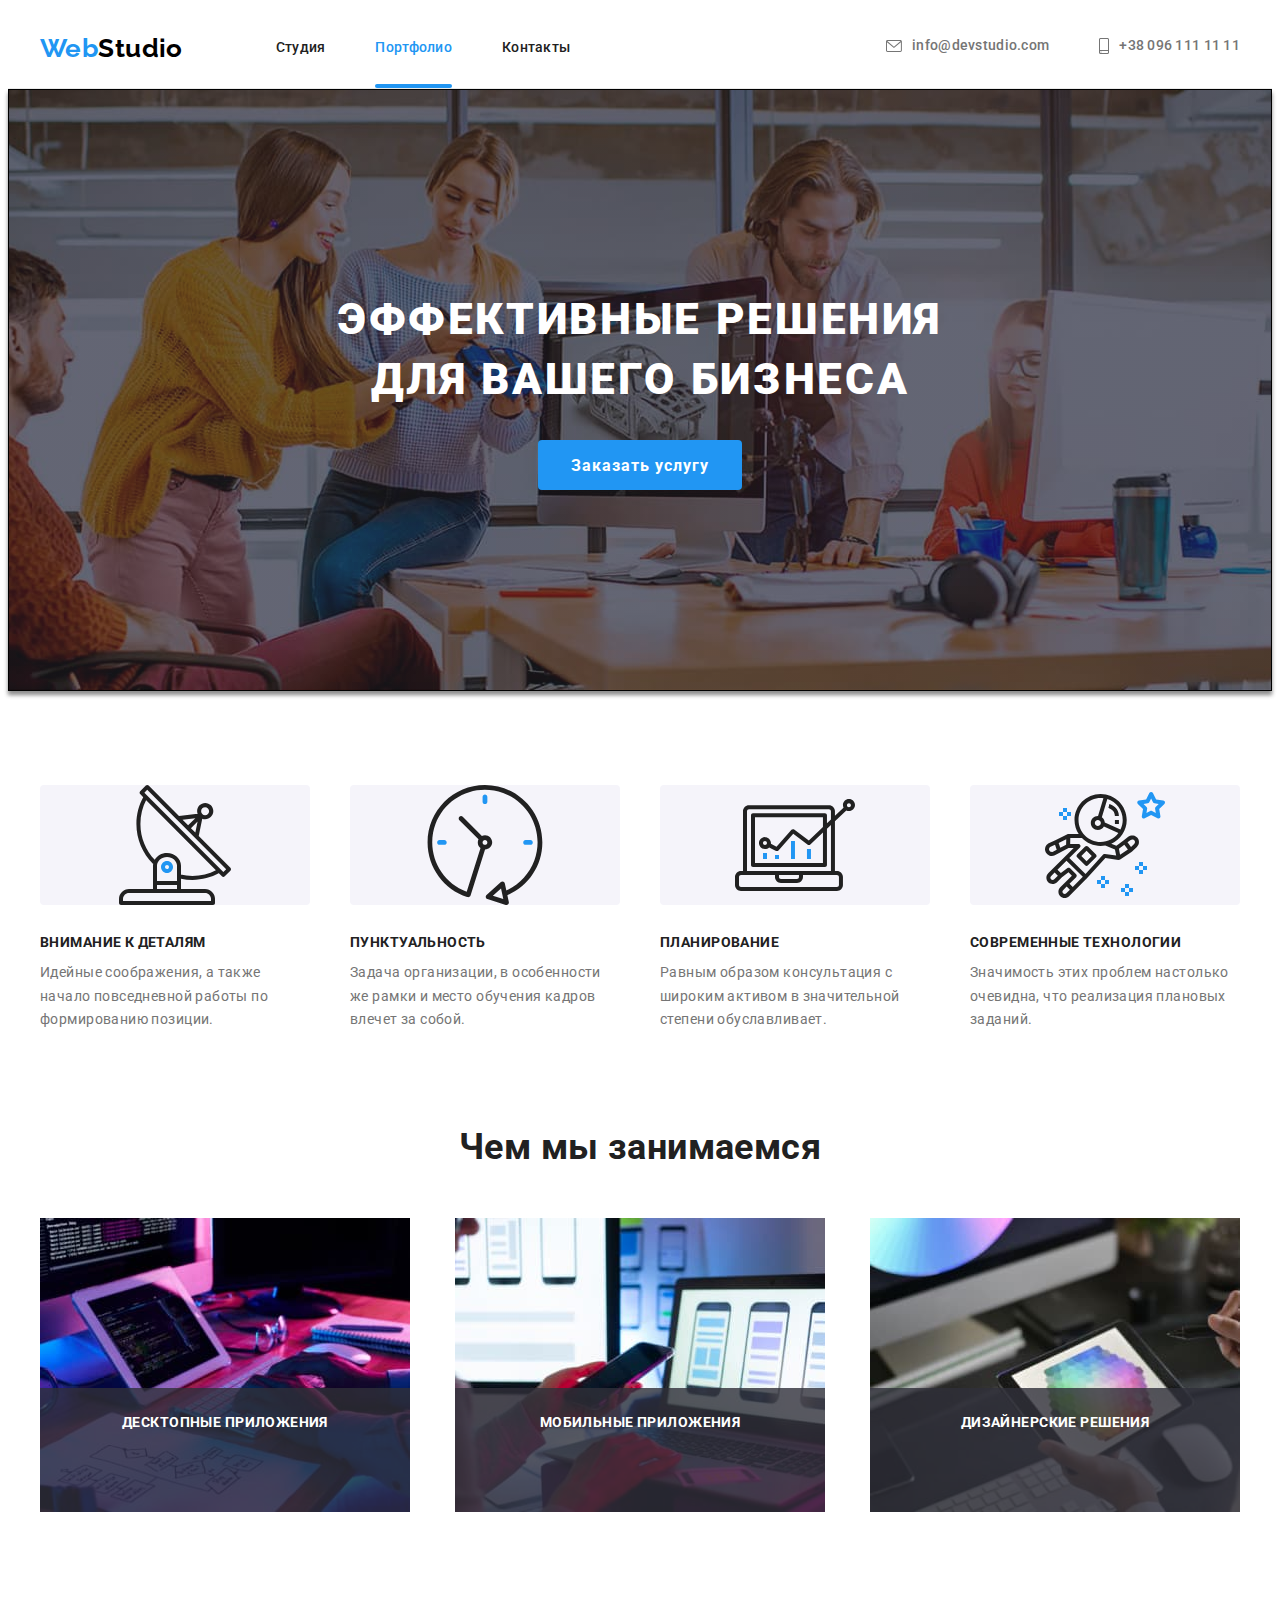
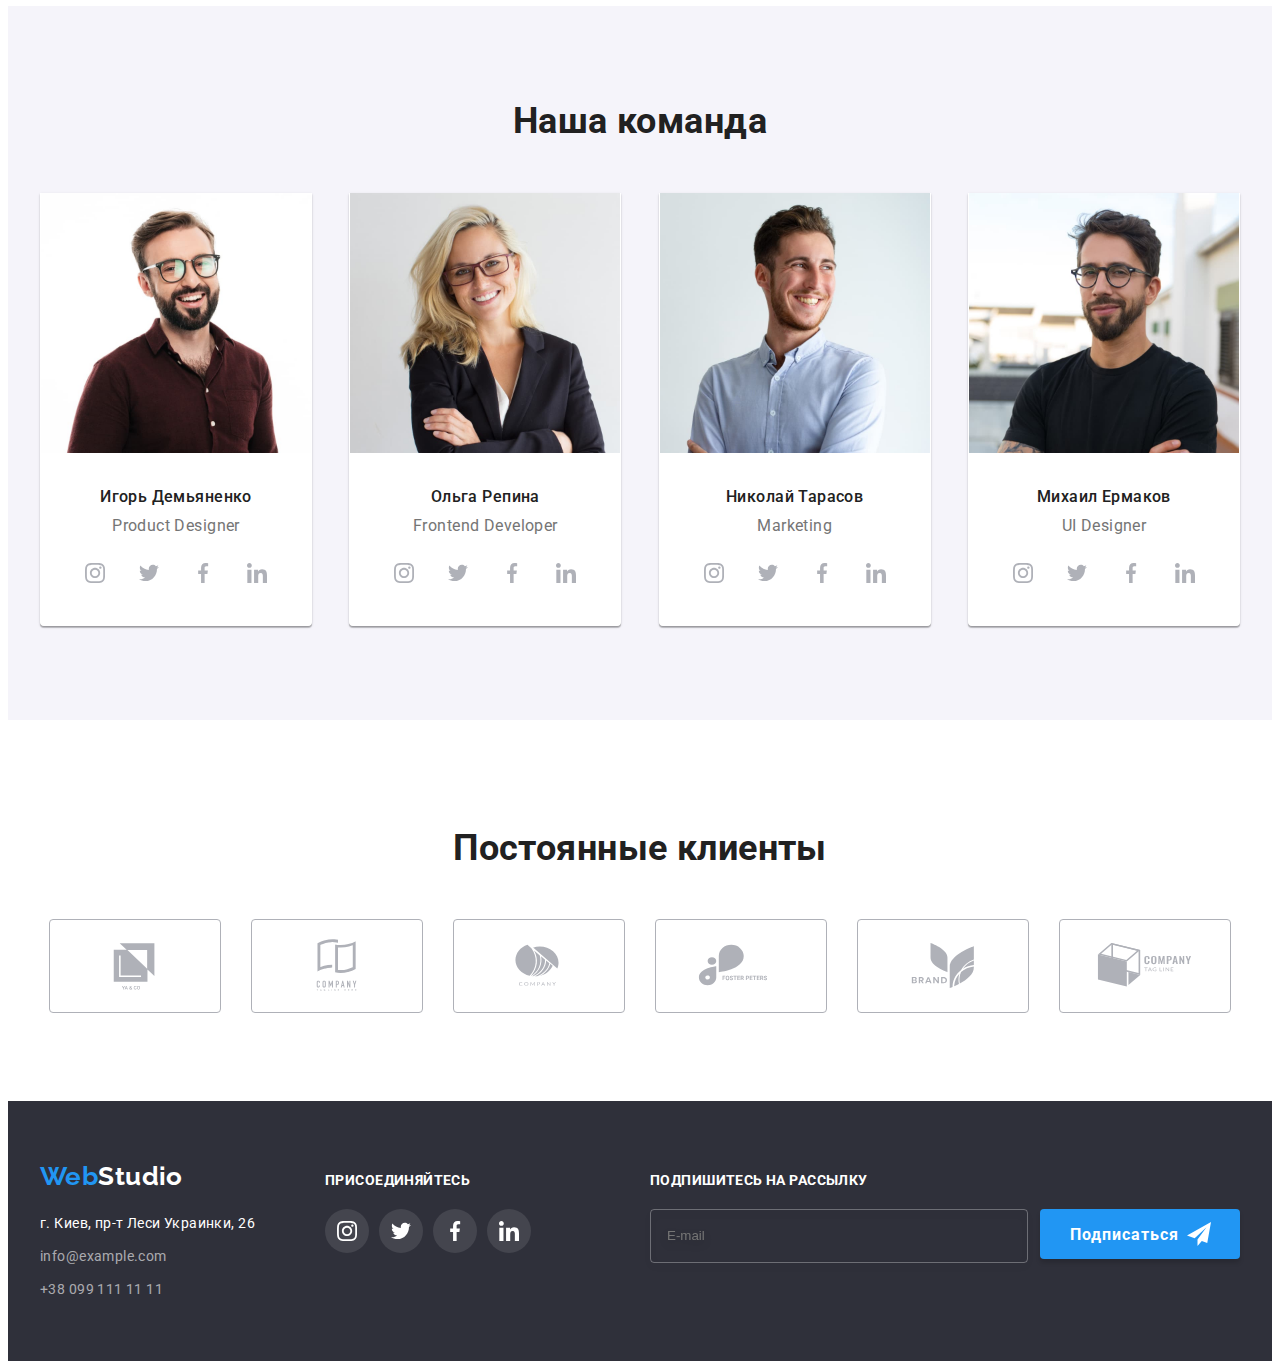
==== index.html @ b1ebbadc "hw7_start" ====
<!DOCTYPE html>
<html lang="ru">
<head>
    <meta charset="UTF-8">
    <meta http-equiv="X-UA-Compatible" content="IE=edge">
    <meta name="viewport" content="width=device-width, initial-scale=1.0">
    <title>Главная</title>

    <link rel="preconnect" href="https://fonts.googleapis.com">
    <link rel="preconnect" href="https://fonts.gstatic.com" crossorigin>
    <link href="https://fonts.googleapis.com/css2?family=Raleway:wght@700&family=Roboto:wght@400;500;700;900&display=swap"
        rel="stylesheet">

    <link rel="stylesheet" href="https://cdnjs.cloudflare.com/ajax/libs/modern-normalize/1.1.0/modern-normalize.min.css"
        integrity="sha512-wpPYUAdjBVSE4KJnH1VR1HeZfpl1ub8YT/NKx4PuQ5NmX2tKuGu6U/JRp5y+Y8XG2tV+wKQpNHVUX03MfMFn9Q=="
        crossorigin="anonymous" referrerpolicy="no-referrer" />
        
    <link rel="stylesheet" href="./css/styles.css">
</head>
<body>

    <!--Шапка-->
    <header class="header">
        <div class="container header__menu">
            <nav class="nav">
                <a class="logo header__logo link" lang="en" href="">Web<span>Studio</span></a>
                <ul class="nav__list list">
                    <li class="nav__item"><a href="./index.html" class="nav__link link">Студия</a></li>
                    <li class="nav__item"><a href="" class="nav__link link current">Портфолио</a></li>
                    <li class="nav__item"><a href="" class="nav__link link">Контакты</a></li>
                </ul>
            </nav>
    
            <ul class="adress-list list">
                <li class="adress-list__item">
                    <a href="mailto:info@devstudio.com" class="adress-list__mail link">
                        <svg class="adress-list__icon" width="16" height="12">
                            <use href="./images/icons.svg#icon-envelope"></use>
                        </svg>
                        info@devstudio.com
                    </a>
                </li>
                <li class="adress-list__item">
                    <a href="tel:+380961111111" class="adress-list__tel link">
                        <svg class="adress-list__icon" width="10" height="16">
                            <use href="./images/icons.svg#icon-smartphone"></use>
                        </svg>
                        +38 096 111 11 11
                    </a>
                </li>
            </ul>
        </div>
    
    </header>

    <main>
        <!--Герой-->
            <section class="hero">
                <div class="container">
                    <h1 class="hero__title">Эффективные решения для вашего бизнеса</h1>
                    <button class="hero__btn btn" type="button" data-modal-open>Заказать услугу</button>
                </div>
        </section>
        
        <!--Особенности-->
        <section class="features">
            <div class="container">
                <!--Этот заголовок нужно потом правильно спрятать, его нет на макете-->
                <h2 class="features__title visually-hidden">Особенности</h2>
                <ul class="features-icon list">
                    <li class="features-icon__item">
                        <svg class="features-icon__icon" width="70" height="70">
                            <use href="./images/icons.svg#icon-antenna"></use>
                        </svg>
                    </li>
                    <li class="features-icon__item">
                        <svg class="features-icon__icon" width="70" height="70">
                            <use href="./images/icons.svg#icon-clock"></use>
                        </svg>
                    </li>
                    <li class="features-icon__item">
                        <svg class="features-icon__icon" width="70" height="70">
                            <use href="./images/icons.svg#icon-diagram"></use>
                        </svg>
                    </li>
                    <li class="features-icon__item">
                        <svg class="features-icon__icon" width="70" height="70">
                            <use href="./images/icons.svg#icon-astronaut"></use>
                        </svg>
                    </li>
                </ul>
                <ul class="features-list list">
                    <li class="features-list__item">
                        <h3 class="features-list__title">Внимание к деталям</h3>
                        <p class="features-list__text">Идейные соображения, а также начало повседневной работы по формированию позиции.</p>
                    </li>
                    <li class="features-list__item">
                        <h3 class="features-list__title">Пунктуальность</h3>
                        <p class="features-list__text">Задача организации, в особенности же рамки и место обучения кадров влечет за собой.</p>
                    </li>
                    <li class="features-list__item">
                        <h3 class="features-list__title">Планирование</h3>
                        <p class="features-list__text">Равным образом консультация с широким активом в значительной степени обуславливает.</p>
                    </li>
                    <li class="features-list__item">
                        <h3 class="features-list__title">Современные технологии</h3>
                        <p class="features-list__text">Значимость этих проблем настолько очевидна, что реализация плановых заданий.</p>
                    </li>
                </ul>
            </div>
        </section>
        
        <!--Чем мы занимаемся-->
        <section class="about">
            <div class="container">
                <h2 class="about__title">Чем мы занимаемся</h2>
                <ul class="about-list list">
                    <li class="about-list__item">
                        <img class="about-list__photo"
                        src="./images/box1.jpg" 
                        alt="Набор кода на клавиатуре" 
                        width="370">
                        <div class="about-text">
                            <p>Десктопные приложения</p>
                        </div>
                    </li>
                    <li class="about-list__item">
                        <img class="about-list__photo"
                        src="./images/box2.jpg" 
                        alt="Разные виды дизайна" 
                        width="370">
                        <div class="about-text">
                            <p>Мобильные приложения</p>
                        </div>
                    </li>
                    <li class="about-list__item">
                        <img class="about-list__photo"
                        src="./images/box3.jpg" 
                        alt="Выбор цвета на палитре цветов" 
                        width="370">
                        <div class="about-text">
                            <p>Дизайнерские решения</p>
                        </div>
                    </li>
                </ul>
            </div>
        </section>
        
        <!--Наша команда-->
        <section class="team">
            <div class="container">
                <h2 class="team__title">Наша команда</h2>
                    <ul class="team-list list">
                        <li class="team-list__item">
                            <img 
                            src="./images/card1.jpg" 
                            alt="Фото Игоря Демьяненко" 
                            width="270">
                            <div class="team-list__group">
                                <h3 class="team-list__title">Игорь Демьяненко</h3>
                                <p class="team-list__text" lang="en">Product Designer</p>
                                <ul class="team-soc-list list">
                                    <li class="team-soc-item">
                                        <a href="" class="team-soc-link link">
                                            <svg class="team-soc-icon" width="20" height="20">
                                                <use href="./images/icons.svg#icon-instagram"></use>
                                            </svg>
                                        </a>
                                    </li>
                                    <li class="team-soc-item">
                                        <a href="" class="team-soc-link link">
                                            <svg class="team-soc-icon" width="20" height="20">
                                                <use href="./images/icons.svg#icon-twitter"></use>
                                            </svg>
                                        </a>
                                    </li>
                                    <li class="team-soc-item">
                                        <a href="" class="team-soc-link link">
                                            <svg class="team-soc-icon" width="20" height="20">
                                                <use href="./images/icons.svg#icon-facebook"></use>
                                            </svg>
                                        </a>
                                    </li>
                                    <li class="team-soc-item">
                                        <a href="" class="team-soc-link link">
                                            <svg class="team-soc-icon" width="20" height="20">
                                                <use href="./images/icons.svg#icon-linkedin"></use>
                                            </svg>
                                        </a>
                                    </li>
                                </ul>
                            </div>
                        </li>
                        <li class="team-list__item">
                            <img 
                            src="./images/card2.jpg" 
                            alt="Фото Ольги Репиной" 
                            width="270">
                            <div class="team-list__group">
                                <h3 class="team-list__title">Ольга Репина</h3>
                                <p class="team-list__text" lang="en">Frontend Developer</p>
                                <ul class="team-soc-list list">
                                    <li class="team-soc-item">
                                        <a href="" class="team-soc-link link">
                                            <svg class="team-soc-icon" width="20" height="20">
                                                <use href="./images/icons.svg#icon-instagram"></use>
                                            </svg>
                                        </a>
                                    </li>
                                    <li class="team-soc-item">
                                        <a href="" class="team-soc-link link">
                                            <svg class="team-soc-icon" width="20" height="20">
                                                <use href="./images/icons.svg#icon-twitter"></use>
                                            </svg>
                                        </a>
                                    </li>
                                    <li class="team-soc-item">
                                        <a href="" class="team-soc-link link">
                                            <svg class="team-soc-icon" width="20" height="20">
                                                <use href="./images/icons.svg#icon-facebook"></use>
                                            </svg>
                                        </a>
                                    </li>
                                    <li class="team-soc-item">
                                        <a href="" class="team-soc-link link">
                                            <svg class="team-soc-icon" width="20" height="20">
                                                <use href="./images/icons.svg#icon-linkedin"></use>
                                            </svg>
                                        </a>
                                    </li>
                                </ul>
                            </div>
                        </li>
                        <li class="team-list__item">
                            <img 
                            src="./images/card3.jpg" 
                            alt="Фото Николая Тарасова" 
                            width="270">
                            <div class="team-list__group">
                                <h3 class="team-list__title">Николай Тарасов</h3>
                                <p class="team-list__text" lang="en">Marketing</p>
                                <ul class="team-soc-list list">
                                    <li class="team-soc-item">
                                        <a href="" class="team-soc-link link">
                                            <svg class="team-soc-icon" width="20" height="20">
                                                <use href="./images/icons.svg#icon-instagram"></use>
                                            </svg>
                                        </a>
                                    </li>
                                    <li class="team-soc-item">
                                        <a href="" class="team-soc-link link">
                                            <svg class="team-soc-icon" width="20" height="20">
                                                <use href="./images/icons.svg#icon-twitter"></use>
                                            </svg>
                                        </a>
                                    </li>
                                    <li class="team-soc-item">
                                        <a href="" class="team-soc-link link">
                                            <svg class="team-soc-icon" width="20" height="20">
                                                <use href="./images/icons.svg#icon-facebook"></use>
                                            </svg>
                                        </a>
                                    </li>
                                    <li class="team-soc-item">
                                        <a href="" class="team-soc-link link">
                                            <svg class="team-soc-icon" width="20" height="20">
                                                <use href="./images/icons.svg#icon-linkedin"></use>
                                            </svg>
                                        </a>
                                    </li>
                                </ul>
                            </div>
                        </li>
                        <li class="team-list__item">
                            <img 
                            src="./images/card4.jpg" 
                            alt="Фото Михаила Ермакова" 
                            width="270">
                            <div class="team-list__group">
                                <h3 class="team-list__title">Михаил Ермаков</h3>
                                <p class="team-list__text" lang="en">UI Designer</p>
                                <ul class="team-soc-list list">
                                    <li class="team-soc-item">
                                        <a href="" class="team-soc-link link">
                                            <svg class="team-soc-icon" width="20" height="20">
                                                <use href="./images/icons.svg#icon-instagram"></use>
                                            </svg>
                                        </a>
                                    </li>
                                    <li class="team-soc-item">
                                        <a href="" class="team-soc-link link">
                                            <svg class="team-soc-icon" width="20" height="20">
                                                <use href="./images/icons.svg#icon-twitter"></use>
                                            </svg>
                                        </a>
                                    </li>
                                    <li class="team-soc-item">
                                        <a href="" class="team-soc-link link">
                                            <svg class="team-soc-icon" width="20" height="20">
                                                <use href="./images/icons.svg#icon-facebook"></use>
                                            </svg>
                                        </a>
                                    </li>
                                    <li class="team-soc-item">
                                        <a href="" class="team-soc-link link">
                                            <svg class="team-soc-icon" width="20" height="20">
                                                <use href="./images/icons.svg#icon-linkedin"></use>
                                            </svg>
                                        </a>
                                    </li>
                                </ul>
                            </div>
                        </li>
                    </ul>
            </div>
        </section>
    </main>

    <!--Постоянные клиенты-->
    <section class="clients">
        <div class="container">
            <h2 class="clients-title">Постоянные клиенты</h2>
            <ul class="clients-list list">
                <li class="clients-item">
                    <a href="" class="clients-link link">
                        <svg class="clients-icon" width="106" height="60">
                            <use href="./images/icons.svg#icon-logo-ya-co"></use>
                        </svg>
                    </a>
                </li>
                <li class="clients-item">
                    <a href="" class="clients-link link">
                        <svg class="clients-icon" width="106" height="60">
                            <use href="./images/icons.svg#icon-logo-tagline-here"></use>
                        </svg>
                    </a>
                </li>
                <li class="clients-item">
                    <a href="" class="clients-link link">
                        <svg class="clients-icon" width="106" height="60">
                            <use href="./images/icons.svg#icon-logo-company"></use>
                        </svg>
                    </a>
                </li>
                <li class="clients-item">
                    <a href="" class="clients-link link">
                        <svg class="clients-icon" width="106" height="60">
                            <use href="./images/icons.svg#icon-logo-foster-peters"></use>
                        </svg>
                    </a>
                </li>
                <li class="clients-item">
                    <a href="" class="clients-link link">
                        <svg class="clients-icon" width="106" height="60">
                            <use href="./images/icons.svg#icon-logo-brand"></use>
                        </svg>
                    </a>
                </li>
                <li class="clients-item">
                    <a href="" class="clients-link link">
                        <svg class="clients-icon" width="106" height="60">
                            <use href="./images/icons.svg#icon-logo-company-tagline"></use>
                        </svg>
                    </a>
                </li>
            </ul>
        </div>
    </section>

    <!--Подвал страницы-->
    <footer class="footer">
        <div class="container">
            <div class="container-address">
                <a class="footer-logo link" lang="en" href="">Web<span>Studio</span></a>
                <address class="footer-address">
                    <ul class="footer-address-list list">
                        <li class="footer-address-item"><a class="footer-adress-link link" 
                            href="https://goo.gl/maps/nyRD8o1cZ7MZ799n7" 
                            target="_blank"
                            rel="noreferrer noopener nofollow">г. Киев, пр-т Леси Украинки, 26</a></li>
                        <li class="footer-address-item"><a href="mailto:info@example.com" class="footer-mail link">info@example.com</a></li>
                        <li class="footer-address-item"><a href="tel:+380991111111" class="footer-tel link">+38 099 111 11 11</a></li>
                    </ul>
                </address>
            </div>
            <div class="container-soc">
                <h2 class="footer-soc-title">Присоединяйтесь</h2>
                <ul class="footer-soc-list list">
                    <li class="footer-soc-item">
                        <a href="" class="footer-soc-link link">
                            <svg class="footer-soc-icon" width="20" height="20">
                                <use href="./images/icons.svg#icon-instagram"></use>
                            </svg>
                        </a>
                    </li>
                    <li class="footer-soc-item">
                        <a href="" class="footer-soc-link link">
                            <svg class="footer-soc-icon" width="20" height="20">
                                <use href="./images/icons.svg#icon-twitter"></use>
                            </svg>
                        </a>
                    </li>
                    <li class="footer-soc-item">
                        <a href="" class="footer-soc-link link">
                            <svg class="footer-soc-icon" width="20" height="20">
                                <use href="./images/icons.svg#icon-facebook"></use>
                            </svg>
                        </a>
                    </li>
                    <li class="footer-soc-item">
                        <a href="" class="footer-soc-link link">
                            <svg class="footer-soc-icon" width="20" height="20">
                                <use href="./images/icons.svg#icon-linkedin"></use>
                            </svg>
                        </a>
                    </li>
                </ul>
            </div>
            
            <div class="container-form">
                <form class="footer-form">
                    <p class="footer-form-title">Подпишитесь на рассылку</p>
                    <div class="footer-field">
                        <label for="subscription" class="footer-name">
                            <input type="email" name="user-email" id="subscription" required placeholder="E-mail" class="footer-input" />
                        </label>
                        <button type="submit" class="btn footer-btn">Подписаться
                            <svg class="footer-icon-send" width="24" height="24">
                                <use href="./images/icons.svg#icon-send"></use>
                            </svg>
                        </button>
                    </div>
                </form>
            </div>

        </div>
    </footer>
    <div class="backdrop is-hidden" data-modal>
        <div class="modal">
            <button type="button" class="modal-close-btn" data-modal-close>
                <svg class="modal-close" width="11" height="11">
                    <use href="./images/icons.svg#icon-close"></use>
                </svg>
            </button>
            <form class="order-form">
                <p class="modal-title">Оставьте свои данные, мы вам перезвоним</p>
                <div class="modal-field">
                    <label for="username" class="modal-name">Имя</label>
                    <div class="input-wrap">
                        <input type="text" name="user-name" id="username" required class="modal-input" />
                        <svg class="modal-icon" width="18" height="18">
                            <use href="./images/icons.svg#icon-person"></use>
                        </svg>
                    </div>
                </div>
                <div class="modal-field">
                    <label for="tel" class="modal-name">Телефон</label>
                    <div class="input-wrap">
                        <input type="tel" name="user-tel" id="tel" required class="modal-input" />
                        <svg class="modal-icon" width="18" height="18">
                            <use href="./images/icons.svg#icon-phone"></use>
                        </svg>
                    </div>
                </div>
                <div class="modal-field">
                    <label for="email" class="modal-name">Почта</label>
                    <div class="input-wrap">
                        <input type="email" name="user-email" id="email" required class="modal-input" />
                        <svg class="modal-icon" width="18" height="18">
                            <use href="./images/icons.svg#icon-email"></use>
                        </svg>
                    </div>
                </div>
                <div class="modal-field">
                    <label for="comment" class="modal-name">Комментарий</label>
                    <textarea name="comment" id="comment" placeholder="Введите текст" class="modal-textarea"></textarea>
                </div>
                <div class="modal-checkbox">
                    <input type="checkbox" name="policy" id="policy" class="modal-check visually-hidden">
                    <label for="policy" class="modal-check-text">
                        <span>
                            <svg class="modal-icon-check" width="11" height="8">
                                <use href="./images/icons.svg#icon-check"></use>
                            </svg>
                        </span>
                        Соглашаюсь с рассылкой и принимаю
                        <a class="modal-check-link" href="">Условия договора</a>
                    </label>
                </div>
                <button type="submit" class="btn modal-btn">Отправить</button>
            </form>
        </div>
    </div>

    <script src="./js/modal.js">
    </script>

</body>
</html>
---- css/styles.css ----
/* цвет основного текста #212121; */
/* вторичный цвет текста #757575; */
/* цвет акцент #2196F3; */
/* начальный цвет фона #FFFFFF; */
/* вторичный цвет фона #2F303A; */

/* черный цвет для логотипа в недере #000; */
/* белый цвет для логотипа и ссылок в футере #fff; */
/* цвет ссылок в футере rgba(255, 255, 255, 0.6); */
/* начальнай цвет кнопок #F5F4FA; */
/* начальный цвет иконок rgb(175, 177, 184);*/
/* функция распределения времени cubic-bezier(0.4, 0, 0.2, 1);*/

:root {
    --main-text-color: #212121;
    --second-text-color: #757575;
    --accent-color: #2196f3;
    --primary-background-color: #ffffff;
    --second-background-color: #2F303A;

    --text-black: #000;
    --text-white: #fff;
    --text-footer-link: rgba(255, 255, 255, 0.6);
    --primary-button-background: #F5F4FA;
    --primary-color-icon: rgb(175, 177, 184);
    /* --timing-function: cubic-bezier(0.4, 0, 0.2, 1); */

}

body {
    background-color: var(--primary-background-color);
    color: var(--main-text-color);
    font-family: Roboto, sans-serif;
    letter-spacing: 0.03em;
    font-size: 14px;
    line-height: 1.14;
}

/* --------------Утилиты--------------- */
p,
ul,
h1,
h2,
h3,
h4,
h5,
h6 {
    margin: 0;
}

.list {
    margin: 0;
    padding-left: 0;

    list-style: none;
}

.link {
    text-decoration: none;
}

.container {
    margin-left: auto;
    margin-right: auto;
    padding-left: 15px;
    padding-right: 15px;

    width: 1200px;
}


/* ---------------------Шапка, навигация--------------------- */
.header {
    border-bottom: 1px solid #ECECEC;
}

.header__menu {
    display: flex;
    align-items: center;
}

.nav {
    display: flex;
    align-items: center;
}

.logo,
.footer-logo {
    font-family: 'Raleway', sans-serif;
    font-weight: 700;
    font-size: 26px;
    line-height: 1.19;
    color: var(--accent-color);
}

.header__logo {
    margin-right: 93px;
}

.header__logo span {
    color: var(--text-black);
    transition-property: color;
    transition-duration: 250ms;
    transition-timing-function: cubic-bezier(0.4, 0, 0.2, 1);
}

.header__logo span:hover,
.header__logo span:focus,
.footer-logo span:hover,
.footer-logo span:focus {
    color: var(--accent-color);
}

.nav__list {
    display: flex;
}

.nav__link {
    position: relative;
}

.nav__link.current::after {
    content: '';
    position: absolute;
    left: 0;
    bottom: 0;
    display: block;
    width: 100%;
    height: 4px;
    background-color: var(--accent-color);
    border-radius: 2px;
    /* transition-property: opacity; */
    /* transition-property: transform;
    transition-duration: 250ms;
    transition-timing-function: cubic-bezier(0.4, 0, 0.2, 1); */
    /* opacity: 0; */
    /* transform: scaleX(0) */
}

/* .nav__link.current:hover::after {
    opacity: 1;
    transform: scaleX(1)
} */

.nav__list .nav__item:not(:last-child) {
    margin-right: 50px;
}

.nav__list .nav__link {
    display: block;
    padding-top: 32px;
    padding-bottom: 32px;

    font-weight: 500;
    letter-spacing: 0.02em;
    color: var(--main-text-color);
    transition-property: color;
    transition-duration: 250ms;
    transition-timing-function: cubic-bezier(0.4, 0, 0.2, 1);
}

.nav__list .current {
    color: var(--accent-color);
}

.nav__list .nav__link:hover,
.nav__list .nav__link:focus {
    color: var(--accent-color)
}

.adress-list {
    display: flex;
    margin-left: auto;
}

.adress-list .adress-list__item + .adress-list__item {
    margin-left: 50px;
}

.list .adress-list__mail,
.list .adress-list__tel {
    font-style: normal;
    font-weight: 500;
    letter-spacing: 0.02em;
    color: var(--second-text-color);
    transition-property: color;
    transition-duration: 250ms;
    transition-timing-function: cubic-bezier(0.4, 0, 0.2, 1);
}

.list .adress-list__mail:hover,
.list .adress-list__mail:focus,
.list .adress-list__tel:hover,
.list .adress-list__tel:focus {
    color: var(--accent-color)
}

/* .adress-list__mail::before{
    content: "";
    display: inline-flex;
    width: 16px;
    height: 12px;
    margin-right: 10px;
    background-image: url(../images/envelope.svg);
    background-repeat: no-repeat;
    background-position: center;
} */

/* .adress-list .adress-list__item {
    display: inline-flex;
    justify-content: center;
    align-items: center;
} */

.adress-list__mail,
.adress-list__tel {
    display: inline-flex;
    justify-content: center;
    align-items: center;
}

.adress-list__icon {
    margin-right: 10px;
    fill: currentColor;
}

/* ---------------------Герой--------------------- */
.hero {
    padding-top: 200px;
    padding-bottom: 200px;
    text-align: center;

    background: var(--second-background-color);
    max-width: 1600px;
    margin-left: auto;
    margin-right: auto;

    background-image: linear-gradient(to right, rgba(47, 48, 58, 0.4), rgba(47, 48, 58, 0.4)), url(../images/hero.jpg);
    background-repeat: no-repeat;
    background-position: center;
    background-size: cover;

    border: 1px solid #000000;
    box-shadow: 0px 4px 4px rgba(0, 0, 0, 0.25), 0px 4px 4px rgba(0, 0, 0, 0.25);
}

.hero__title {
    max-width: 696px;
    margin: 0 auto 30px;

    font-weight: 900;
    font-size: 44px;
    line-height: 1.36;
    letter-spacing: 0.06em;
    text-transform: uppercase;
    color: var(--text-white);
}

/* -----------------Кнопка "Заказать услугу"----------------- */
.btn {
    display: inline-block;
    border-radius: 4px;
    border: 1px solid transparent;

    font-family: inherit;
    font-size: 16px;
    cursor: pointer;
    text-align: center;
    background: var(--primary-button-background);
    color: var(--main-text-color);
}
    
.hero__btn {
    display: inline-block;
    padding: 10px 32px;
    min-width: 200px;
    height: 50px;

    color: var(--text-white);
    background-color: var(--accent-color);
    font-weight: 700;
    line-height: 1.88;
    letter-spacing: 0.06em;

    transition-property: background-color;
    transition-duration: 250ms;
    transition-timing-function: cubic-bezier(0.4, 0, 0.2, 1);
    /* transition: background-color 250ms cubic-bezier(0.4, 0, 0.2, 1); */
}

.hero__btn:hover,
.hero__btn:focus {
    background-color: #188CE8;
}

/* -----------------Кнопки на странице Портфолио----------------- */
.portfolio-btn {
    padding: 6px 22px;
    min-width: 73px;
    height: 38px;

    font-weight: 500;
    line-height: 1.62;
    letter-spacing: 0.03em;

    transition-property: background-color, color, box-shadow;
    transition-duration: 250ms;
    transition-timing-function: cubic-bezier(0.4, 0, 0.2, 1);
}

.portfolio-btn:hover,
.portfolio-btn:focus {
    background: var(--accent-color);
    color: var(--text-white);
    box-shadow: 0px 3px 1px rgba(0, 0, 0, 0.1), 0px 1px 2px rgba(0, 0, 0, 0.08), 0px 2px 2px rgba(0, 0, 0, 0.12);
}

.portfolio-btn-list .current {
    background: var(--accent-color);
    color: var(--text-white);
}

/* ---------------------Особенности--------------------- */
.features {
    padding-top: 94px;
    padding-bottom: 94px;
}

/* --------Скрываем заголовок-------- */
.visually-hidden {
    position: absolute;
    white-space: nowrap;
    width: 1px;
    height: 1px;
    overflow: hidden;
    border: 0;
    padding: 0;
    clip: rect(0 0 0 0);
    clip-path: inset(50%);
    margin: -1px;
}

.features-icon {
    display: flex;
    justify-content: space-between;
}

.features-icon__icon {
    margin-bottom: 30px;

    display: flex;
    justify-content: center;
    align-items: center;
    width: 270px;
    height: 120px;
    background-color: #F5F4FA;
    border-radius: 4px;
    background-repeat: no-repeat;
    background-position: center;
}

.features-list {
    display: flex;
    justify-content: space-between;
}

.features-list__item {
    width: 270px;
}

/* --------Если иконки в features делать через before-------- */
/* .features-list__item::before {
    content: "";
    display: block;
    height: 120px;
    margin-bottom: 30px;
    background-color: #F5F4FA;
    border-radius: 4px;
    background-repeat: no-repeat;
    background-position: center;
}

.features-list__item:nth-child(1)::before {
    background-image: url(../images/antenna.svg);
}

.features-list__item:nth-child(2)::before {
    background-image: url(../images/clock.svg);
}

.features-list__item:nth-child(3)::before {
    background-image: url(../images/diagram.svg);
}

.features-list__item:nth-child(4)::before {
    background-image: url(../images/astronaut.svg);
} */

.features-list__title {
    margin-bottom: 10px;
    min-width: 270px;
    
    font-size:  inherit;
    font-weight: 700;
    text-transform: uppercase;
}

.features-list__text {
    min-width: 270px;

    font-weight: 400;
    line-height: 1.71;
    color: var(--second-text-color);
}

/* ---------------------Чем мы занимаемся--------------------- */
.about {
    padding-bottom: 94px;
}

.about__title,
.team__title {
    margin-bottom: 50px;

    font-weight: 700;
    font-size: 36px;
    line-height: 1.17;
    text-align: center;
}

.about-list {
    display: flex;
    justify-content: space-between;
}

.about-list__item {
    position: relative;
}

.about-list__photo {
    display: block;
}

.about-text {
    position: absolute;
    bottom: 0;
    left: 0;
    width: 100%;
    height: 70px;
    padding-top: 27px;
    padding-bottom: 27px;
    
    background-color: rgba(47, 48, 58, 0.8);
    font-weight: 700;
    /* font-size: 14px;
    line-height: 16px; */
    text-align: center;
    text-transform: uppercase;

    color: #FFFFFF;

}

/* ---------------------Наша команда--------------------- */
.team {
    padding-top: 94px;
    padding-bottom: 94px;

    background: var(--primary-button-background);
}

.team-list {
    display: flex;
    justify-content: space-between;
}

.team-list__item {    
    border-radius: 0px 0px 4px 4px;
    box-shadow: 0px 1px 3px rgba(0, 0, 0, 0.12), 0px 1px 1px rgba(0, 0, 0, 0.14), 0px 2px 1px rgba(0, 0, 0, 0.2);
    border-right: 1px solid var(--primary-background-color);
    border-bottom: 1px solid var(--primary-background-color);
    border-left: 1px solid var(--primary-background-color);

    background: var(--primary-background-color);
}

.team-list__group {
    padding-top: 30px;
    padding-bottom: 30px;
}

.team-list__title {    
    margin-bottom: 10px;

    font-weight: 500;
    font-size: 16px;
    line-height: 1.19;
    text-align: center;
}

.team-list__text {
    margin-bottom: 16px;

    font-weight: 400;
    font-size: 16px;
    line-height: 1.19;
    text-align: center;
    color: var(--second-text-color);
}

.team-soc-list,
.footer-soc-list {
    display: flex;
    justify-content: center;
}

.team-soc-item,
.footer-soc-item {
    width: 44px;
    height: 44px;
    margin-right: 10px;
}

.team-soc-item:last-child,
.footer-soc-item:last-child {
    margin-right: 0;
}

.team-soc-link {
    width: 100%;
    height: 100%;
    background-color: var(--primary-background-color);
    border-radius: 50%;
    display: flex;
    justify-content: center;
    align-items: center;
    fill: var(--primary-color-icon);
    transition-property: background-color, fill;
    transition-duration: 250ms;
    transition-timing-function: cubic-bezier(0.4, 0, 0.2, 1);
}

.team-soc-link:hover,
.team-soc-link:focus {
    background-color: var(--accent-color);
    fill: var(--text-white);
}

/*  .team-soc-icon {
fill: currentColor;
}
.team-soc-link:hover,
.team-soc-link:focus {
    background-color: var(--accent-color);
}
.team-soc-link:hover .team-soc-icon,
.team-soc-link:focus .team-soc-icon {
    fill: var(--text-white);
} */

/* ---------------------Постоянные клиенты-------------------- */
.clients {
    margin-top: 107px;
    margin-bottom: 88px;
}

.clients-title{
    margin-bottom: 50px;

    font-weight: 700;
    font-size: 36px;
    line-height: 1.17;
    text-align: center;
}

.clients-list {
    display: flex;
    justify-content: center;
}

.clients-item {
    margin-right: 30px;
}

.clients-item:last-child {
    margin-right: 0;
}

.clients-link {
    display: inline-flex;
    color: var(--primary-color-icon);
    width: 170px;
    height: 92px;
    border: 1px solid rgba(175, 177, 184, 1);
    border-radius: 4px;
    justify-content: center;
    align-items: center;
    transition-property: color, border, box-shadow;
    transition-duration: 250ms;
    transition-timing-function: cubic-bezier(0.4, 0, 0.2, 1);
}

.clients-icon {
    fill: currentColor;
}

.clients-link:hover,
.clients-link:focus {
    color: var(--accent-color);
    border: 1px solid var(--accent-color);
    box-shadow: 0 4px 4px 0 rgba(0, 0, 0, 0.25);
}

/* ---------------------Подвал страницы-------------------- */
.footer .container {
    position: relative;

    display: flex;
    align-items: baseline;
}

.container-address {
    margin-right: 70px;
}

.footer-logo {
    margin-bottom: 20px;
    display: inline-block;
}

.footer-logo span {
    color:var(--text-white);
    transition-property: color;
    transition-duration: 250ms;
    transition-timing-function: cubic-bezier(0.4, 0, 0.2, 1);
}

.footer {
    padding-top: 60px;
    padding-bottom: 60px;
    background: var(--second-background-color);
}

.footer-address-item:not(:last-child) {
    margin-bottom: 9px;
}

.footer-adress-link {
    font-style: normal;
    font-weight: 400;
    line-height: 1.71;
    color: var(--text-white);
}

.footer-mail,
.footer-tel {
    font-style: normal;
    font-weight: 400;
    line-height: 1.71;
    color: var(--text-footer-link);
}

.footer-adress-link,
.footer-mail,
.footer-tel {
    transition-property: background-color, color, box-shadow;
    transition-duration: 250ms;
    transition-timing-function: cubic-bezier(0.4, 0, 0.2, 1);
}

.footer-adress-link:hover,
.footer-adress-link:focus,
.footer-mail:hover,
.footer-mail:focus,
.footer-tel:hover,
.footer-tel:focus {
    color: var(--text-white);
}

.container-soc {
    padding-top: 12px;
    width: 206px;
}

.footer-soc-title {
    display: block;
    margin-bottom: 20px;
    font-size: 14px;
    text-transform: uppercase;
    color: var(--text-white);
}

.footer-soc-link {
    width: 100%;
    height: 100%;
    background-color: rgba(255, 255, 255, 0.1);
    border-radius: 50%;
    display: flex;
    justify-content: center;
    align-items: center;
    fill: var(--text-white);
    transition-property: background-color;
    transition-duration: 250ms;
    transition-timing-function: cubic-bezier(0.4, 0, 0.2, 1);
}

.footer-soc-link:hover,
.footer-soc-link:focus {
    background-color: var(--accent-color);
}

.container-form {
    position: absolute;
    top: 0;
    right: 15px;
    display: flex;
    justify-content: flex-end;
    padding-top: 12px;
    width: 570px;
}

.footer-form-title {
    display: block;
    margin-bottom: 20px;
    font-weight: 700;
    font-size: 14px;
    text-transform: uppercase;
    color: var(--text-white);
}

.footer-field {
    display: flex;
}

.footer-input {
    display: inline-block;
    margin-right: 12px;
    padding-left: 16px;
    width: 358px;
    height: 50px;
    outline: none;
    background-color: transparent;
    color:rgba(255, 255, 255, 0.6);
    border: 1px solid rgba(255, 255, 255, 0.3);
    filter: drop-shadow(0px 4px 4px rgba(0, 0, 0, 0.15));
    border-radius: 4px;
    transition-property: border-color;
    transition-duration: 250ms;
    transition-timing-function: cubic-bezier(0.4, 0, 0.2, 1);
}
    
.modal-input:hover,
.modal-input:focus {
    border-color: var(--accent-color);
}

/* --------------------Кнопка в футере--------------------- */
.btn.footer-btn {
    position: relative;
    top: 0;
    left: 0;
    display: inline-block;
    margin: 0;
    text-align: left;
    padding-left: 29px;
    padding-top: 10px;
    padding-bottom: 10px;
    min-width: 200px;
    height: 50px;
    color: var(--text-white);
    background-color: var(--accent-color);
    box-shadow: 0px 4px 4px rgba(0, 0, 0, 0.15);
    font-weight: 700;
    line-height: 1.88;
    letter-spacing: 0.06em;
    transition-property: background-color;
    transition-duration: 250ms;
    transition-timing-function: cubic-bezier(0.4, 0, 0.2, 1);
}

.footer-btn:hover,
.footer-btn:focus {
    background-color: #188CE8;
}

.footer-icon-send {
    position: absolute;
    right: 28px;
    top: 50%;
    transform: translateY(-50%);
    fill: var(--primary-background-color);
}

/* --------------------Страница Портфолио--------------------- */
.portfolio {
    padding-top: 94px;
    padding-bottom: 94px;
}

.portfolio-btn-list {
    display: flex;
    justify-content: center;
    margin-bottom: 50px;
}

.portfolio-btn-item:not(:last-child) {
    margin-right: 8px;
}

.portfolio-projects-list {
    display: flex;
    flex-wrap: wrap;
}

.portfolio-projects-item {
    width: 370px;
    margin-right: 30px;
    margin-bottom: 30px;
    border: 1px solid #EEEEEE;
    transition-property: box-shadow;
    transition-duration: 250ms;
    transition-timing-function: cubic-bezier(0.4, 0, 0.2, 1);
}

.portfolio-projects-item:hover,
.portfolio-projects-item:focus {
    box-shadow: 0px 1px 1px rgba(0, 0, 0, 0.12), 0px 4px 4px rgba(0, 0, 0, 0.06), 1px 4px 6px rgba(0, 0, 0, 0.16);
}

.portfolio-projects-link img {
    display: block;
}

/* ----- Почему не работает эта часть?--------
.portfolio-projects-item {
    
    flex-basis: calc((100%-60px)/3);
    margin-right: 30px;
    margin-bottom: 30px;
    background-color: red;
}*/

.portfolio-projects-item:nth-child(3n) {
    margin-right: 0;
}

.portfolio-projects-item:nth-last-child(-n+3) {
    margin-bottom: 0;
}

.portfolio-projects-thumb {
    position: relative;
    overflow: hidden;
}

.portfolio-projects-overlay {
    position: absolute;
    bottom: 0;
    left: 0;
    width: 100%;
    height: 100%;
    background-color: rgba(33, 150, 243, 0.9);
    opacity: 0;
    transform: translateY(100%);
    transition-property: transform, opacity;
    transition-duration: 250ms;
    transition-timing-function: cubic-bezier(0.4, 0, 0.2, 1);
}

/* .portfolio-projects-overlay::before {
    position: absolute;
    top: 0;
    left: 0;
    display: inline-block;
    content: '';
    width: 100%;
    height: 100%;
    background-color: var(--accent-color);
    opacity: 0.3;
    transform: translateX(-100%);
    transition-property: transform, opacity;
    transition-duration: 5250ms;
    transition-timing-function: cubic-bezier(0.4, 0, 0.2, 1);

} */

/* .portfolio-projects-link:hover .portfolio-projects-overlay::before,
.portfolio-projects-link:focus .portfolio-projects-overlay::before {
    opacity: 0.9;
    transform: translateX(0);
} */

.portfolio-projects-overlay-text {
    position: absolute;
    top: 50%;
    left: 50%;
    transform: translate(-50%, -50%);
    padding: 63px 24px;
    width: 100%;
    height: 100%;

    font-weight: 400;
    font-size: 18px;
    line-height: 1.56;
    letter-spacing: 0.03em;
    color: var(--text-white);
}

.portfolio-projects-link:hover .portfolio-projects-overlay,
.portfolio-projects-link:focus .portfolio-projects-overlay {
    opacity: 1;
    transform: translateY(0);
}

.portfolio-projects-group {
    padding: 20px 24px;
}

.portfolio-projects-title {
    margin-bottom: 4px;
    font-size: 18px;
    line-height: 2;
    letter-spacing: 0.06em;
    color: var(--main-text-color);
}

.portfolio-projects-text {
    font-weight: 400;
    font-size: 16px;
    line-height: 1.88;
    color: var(--second-text-color);
}

/* --------------------------Бэкдроп--------------------------- */
.backdrop {
    position: fixed;
    top: 0;
    left: 0;
    width: 100%;
    height: 100%;
    background-color: rgba(0, 0, 0, 0.2);
    opacity: 1;
    transform: scale(1);
    transition-property: transform, opacity;
    transition-duration: 250ms;
    transition-timing-function: cubic-bezier(0.4, 0, 0.2, 1);
}
.backdrop.is-hidden {
    opacity: 0;
    pointer-events: none;
    visibility: hidden;
    transform: scale(0);
}

.backdrop.is-hidden .modal {
    opacity: 0;
    transform: translate(-50%, -50%) scale(0.5);
}

/* --------------------Модальное окно--------------------- */
.modal {
    position: absolute;
    top: 50%;
    left: 50%;
    transform: translate(-50%, -50%) scale(1);
    width: 528px;
    height: 581px;
    padding: 40px;
    background-color: var(--primary-background-color);
    box-shadow: 0px 1px 3px rgba(0, 0, 0, 0.12), 0px 1px 1px rgba(0, 0, 0, 0.14), 0px 2px 1px rgba(0, 0, 0, 0.2);
    border-radius: 4px;
    transition-property: transform, opacity;
    transition-duration: 250ms;
    transition-timing-function: cubic-bezier(0.4, 0, 0.2, 1);
}

.modal-close-btn {
    position: absolute;
    top: 8px;
    right: 8px;
    display: flex;
    justify-content: center;
    align-items: center;    
    width: 30px;
    height: 30px;
    border: 1px solid rgba(0, 0, 0, 0.1);
    border-radius: 50%;
    background-color: inherit;
    cursor: pointer;
}

.modal-close {
    transition-property: fill;
    transition-duration: 250ms;
    transition-timing-function: cubic-bezier(0.4, 0, 0.2, 1);
}

.modal-close-btn:hover .modal-close, 
.modal-close-btn:focus .modal-close {
    fill: var(--accent-color);
}

/* --------------------Форма в модальном окне--------------------- */
.order-form {
    width: 100%;
}

.modal-title {
    font-weight: 700;
    font-size: 20px;
    line-height: 1.15;
    text-align: center;
    color: var(--main-text-color);
    padding-bottom: 12px;
}

.modal-field {
    margin-bottom: 10px;
}

.modal-name {
    display: inline-block;
    margin-bottom: 4px;
    font-weight: 400;
    font-size: 12px;
    line-height: 1.17;
    letter-spacing: 0.01em;
    color: var(--second-text-color);
}

.input-wrap {
    position: relative;
}

.modal-input {
    display: inline-block;
    padding-left: 42px;
    width: 100%;
    height: 40px;
    border: 1px solid rgba(33, 33, 33, 0.2);
    border-radius: 4px;
    outline: none;
    transition-property: border-color;
    transition-duration: 250ms;
    transition-timing-function: cubic-bezier(0.4, 0, 0.2, 1);
}

.modal-input:hover,
.modal-input:focus {
    border-color: var(--accent-color);
}

.modal-icon {
    position: absolute;
    left: 12px;
    top: 50%;
    transform: translateY(-50%);
    transition-property: fill;
    transition-duration: 250ms;
    transition-timing-function: cubic-bezier(0.4, 0, 0.2, 1);
}

.modal-input:hover+.modal-icon,
.modal-input:focus+.modal-icon {
    fill: var(--accent-color);
}

.modal-textarea {
    padding: 12px 16px;
    width: 100%;
    height: 120px;
    border: 1px solid rgba(33, 33, 33, 0.2);
    border-radius: 4px;
    resize: none;
    font-size: 12px;
    line-height: 1.17;
    letter-spacing: 0.01em;
    outline: none;
    color: rgba(117, 117, 117, 0.5);
    transition-property: border-color;
    transition-duration: 250ms;
    transition-timing-function: cubic-bezier(0.4, 0, 0.2, 1);
}

.modal-textarea:hover,
.modal-textarea:focus {
    border-color: var(--accent-color);
    color:var(--main-text-color);
}

.modal-checkbox {
    display: inline-flex;
    justify-content: center;
    align-items: baseline;
    margin-top: 10px;
    margin-bottom: 30px;
    margin-left: 12px;
    text-align: center;
}

.modal-check-text {
    display: flex;
    align-items: center;
    font-weight: 400;
    font-size: 14px;
    line-height: 1.71;
    letter-spacing: 0.03em;
    color: var(--second-text-color);
}

.modal-check-text span {
    display: flex;
    justify-content: center;
    align-items: center;
    margin-right: 8.38px;
    width: 16px;
    height: 15px;
    border: 2px solid #212121;
    border-radius: 2px;
    transition-property: border-color;
    transition-duration: 250ms;
    transition-timing-function: cubic-bezier(0.4, 0, 0.2, 1);
}

.modal-icon-check {
    fill: transparent;
}

.modal-check:checked + .modal-check-text span {
    background-color: var(--accent-color);
    border: none;
}

.modal-check:checked + .modal-check-text .modal-icon-check {
    fill: var(--text-white);
}

.modal-check:hover + .modal-check-text span,
.modal-check:focus + .modal-check-text span {
    border-color: var(--accent-color);
}

/* .modal-check-text::before {
    content: '';
    display: block;
    margin-right: 8.38px;
    width: 16px;
    height: 15px;
    border: 2px solid #212121;
    border-radius: 2px;
}

.modal-check:checked+.modal-check-text::before {
    background-color: var(--accent-color);
    background-image: url(../images/check.svg);
    background-repeat: no-repeat;
    background-position: center;
    border: none;
}

.modal-check:hover+.modal-check-text::before,
.modal-check:focus+.modal-check-text::before {
    border-color: var(--accent-color);
} */

.modal-check-link {
    display: inline-block;
    margin-left: 5px;
    line-height: 1.1;
    text-decoration: none;
    border-bottom: 1px solid var(--accent-color);
    color: var(--accent-color);
}

/* --------------------Кнопка в модальном окне--------------------- */

.btn.modal-btn {
    display: block;
    margin: 0 auto;
    padding: 10px 56px;
    min-width: 200px;
    height: 50px;
    color: var(--text-white);
    background-color: var(--accent-color);
    box-shadow: 0px 4px 4px rgba(0, 0, 0, 0.15);
    font-weight: 700;
    line-height: 1.88;
    letter-spacing: 0.06em;
    transition-property: background-color;
    transition-duration: 250ms;
    transition-timing-function: cubic-bezier(0.4, 0, 0.2, 1);
}

.modal-btn:hover,
.modal-btn:focus {
    background-color: #188CE8;
}
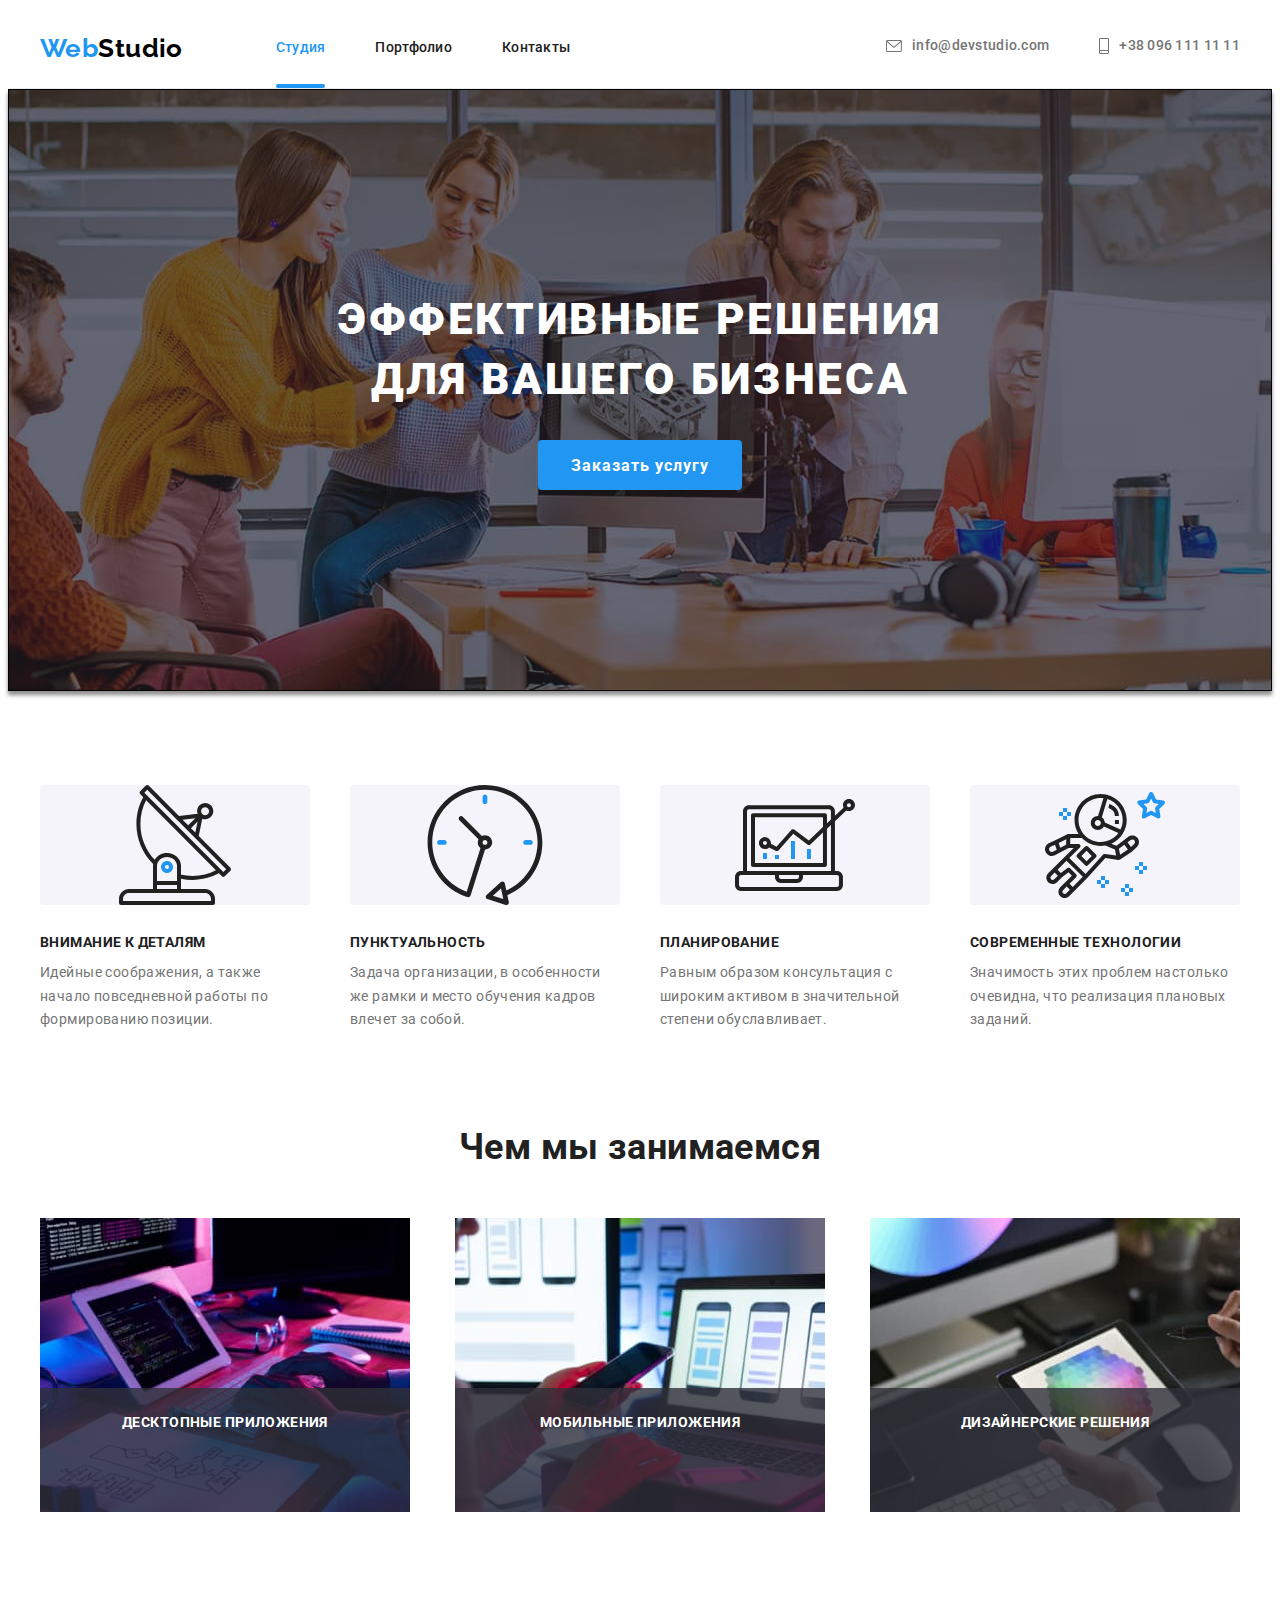
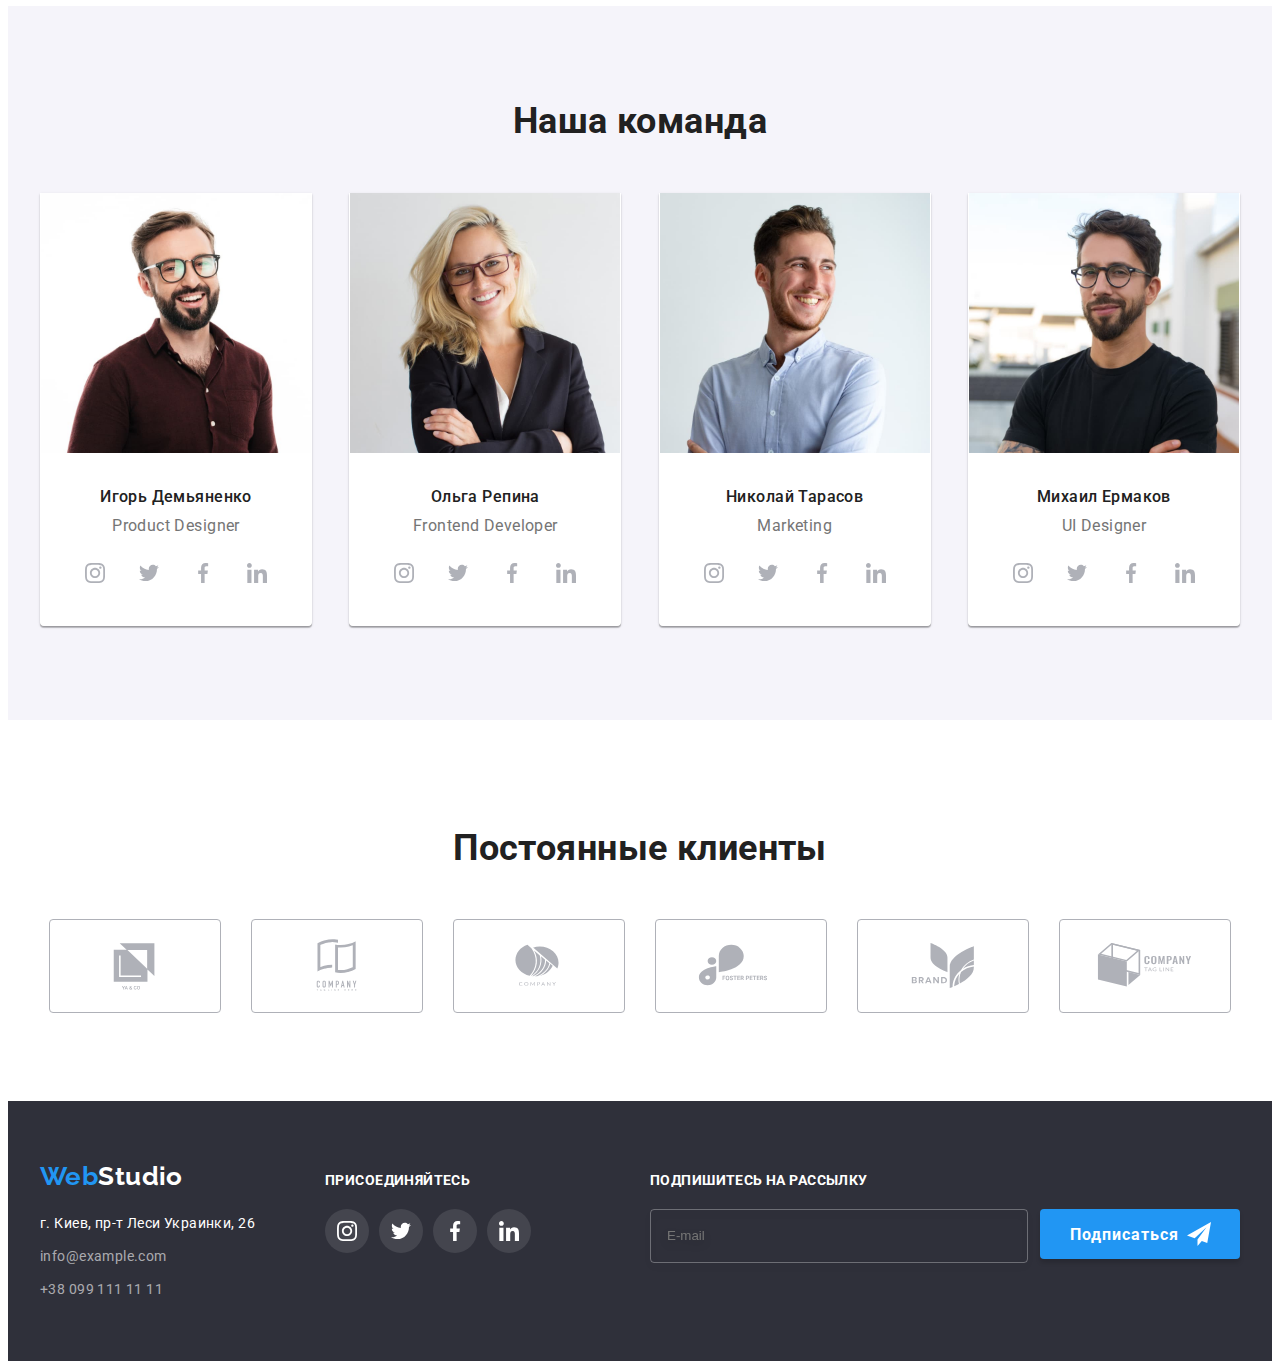
==== commit 9605484c: "before_sass" ====
--- a/index.html
+++ b/index.html
@@ -23,26 +23,26 @@
     <header class="header">
         <div class="container header__menu">
             <nav class="nav">
-                <a class="logo header__logo link" lang="en" href="">Web<span>Studio</span></a>
+                <a class="logo header__logo link" lang="en" href="">Web<span class="logo__change">Studio</span></a>
                 <ul class="nav__list list">
-                    <li class="nav__item"><a href="./index.html" class="nav__link link">Студия</a></li>
-                    <li class="nav__item"><a href="" class="nav__link link current">Портфолио</a></li>
+                    <li class="nav__item"><a href="./index.html" class="nav__link link current">Студия</a></li>
+                    <li class="nav__item"><a href="" class="nav__link link">Портфолио</a></li>
                     <li class="nav__item"><a href="" class="nav__link link">Контакты</a></li>
                 </ul>
             </nav>
     
-            <ul class="adress-list list">
-                <li class="adress-list__item">
-                    <a href="mailto:info@devstudio.com" class="adress-list__mail link">
-                        <svg class="adress-list__icon" width="16" height="12">
+            <ul class="address-list list">
+                <li class="address-list__item">
+                    <a href="mailto:info@devstudio.com" class="address-list__mail link">
+                        <svg class="address-list__icon" width="16" height="12">
                             <use href="./images/icons.svg#icon-envelope"></use>
                         </svg>
                         info@devstudio.com
                     </a>
                 </li>
-                <li class="adress-list__item">
-                    <a href="tel:+380961111111" class="adress-list__tel link">
-                        <svg class="adress-list__icon" width="10" height="16">
+                <li class="address-list__item">
+                    <a href="tel:+380961111111" class="address-list__tel link">
+                        <svg class="address-list__icon" width="10" height="16">
                             <use href="./images/icons.svg#icon-smartphone"></use>
                         </svg>
                         +38 096 111 11 11
@@ -159,31 +159,31 @@
                             <div class="team-list__group">
                                 <h3 class="team-list__title">Игорь Демьяненко</h3>
                                 <p class="team-list__text" lang="en">Product Designer</p>
-                                <ul class="team-soc-list list">
-                                    <li class="team-soc-item">
-                                        <a href="" class="team-soc-link link">
-                                            <svg class="team-soc-icon" width="20" height="20">
+                                <ul class="soc-list list">
+                                    <li class="soc-list__item">
+                                        <a href="" class="soc-list__link link">
+                                            <svg class="soc-list__icon" width="20" height="20">
                                                 <use href="./images/icons.svg#icon-instagram"></use>
                                             </svg>
                                         </a>
                                     </li>
-                                    <li class="team-soc-item">
-                                        <a href="" class="team-soc-link link">
-                                            <svg class="team-soc-icon" width="20" height="20">
+                                    <li class="soc-list__item">
+                                        <a href="" class="soc-list__link link">
+                                            <svg class="soc-list__icon" width="20" height="20">
                                                 <use href="./images/icons.svg#icon-twitter"></use>
                                             </svg>
                                         </a>
                                     </li>
-                                    <li class="team-soc-item">
-                                        <a href="" class="team-soc-link link">
-                                            <svg class="team-soc-icon" width="20" height="20">
+                                    <li class="soc-list__item">
+                                        <a href="" class="soc-list__link link">
+                                            <svg class="soc-list__icon" width="20" height="20">
                                                 <use href="./images/icons.svg#icon-facebook"></use>
                                             </svg>
                                         </a>
                                     </li>
-                                    <li class="team-soc-item">
-                                        <a href="" class="team-soc-link link">
-                                            <svg class="team-soc-icon" width="20" height="20">
+                                    <li class="soc-list__item">
+                                        <a href="" class="soc-list__link link">
+                                            <svg class="soc-list__icon" width="20" height="20">
                                                 <use href="./images/icons.svg#icon-linkedin"></use>
                                             </svg>
                                         </a>
@@ -199,31 +199,31 @@
                             <div class="team-list__group">
                                 <h3 class="team-list__title">Ольга Репина</h3>
                                 <p class="team-list__text" lang="en">Frontend Developer</p>
-                                <ul class="team-soc-list list">
-                                    <li class="team-soc-item">
-                                        <a href="" class="team-soc-link link">
-                                            <svg class="team-soc-icon" width="20" height="20">
+                                <ul class="team-list__soc-list soc-list list">
+                                    <li class="soc-list__item">
+                                        <a href="" class="soc-list__link link">
+                                            <svg class="soc-list__icon" width="20" height="20">
                                                 <use href="./images/icons.svg#icon-instagram"></use>
                                             </svg>
                                         </a>
                                     </li>
-                                    <li class="team-soc-item">
-                                        <a href="" class="team-soc-link link">
-                                            <svg class="team-soc-icon" width="20" height="20">
+                                    <li class="soc-list__item">
+                                        <a href="" class="soc-list__link link">
+                                            <svg class="soc-list__icon" width="20" height="20">
                                                 <use href="./images/icons.svg#icon-twitter"></use>
                                             </svg>
                                         </a>
                                     </li>
-                                    <li class="team-soc-item">
-                                        <a href="" class="team-soc-link link">
-                                            <svg class="team-soc-icon" width="20" height="20">
+                                    <li class="soc-list__item">
+                                        <a href="" class="soc-list__link link">
+                                            <svg class="soc-list__icon" width="20" height="20">
                                                 <use href="./images/icons.svg#icon-facebook"></use>
                                             </svg>
                                         </a>
                                     </li>
-                                    <li class="team-soc-item">
-                                        <a href="" class="team-soc-link link">
-                                            <svg class="team-soc-icon" width="20" height="20">
+                                    <li class="soc-list__item">
+                                        <a href="" class="soc-list__link link">
+                                            <svg class="soc-list__icon" width="20" height="20">
                                                 <use href="./images/icons.svg#icon-linkedin"></use>
                                             </svg>
                                         </a>
@@ -239,31 +239,31 @@
                             <div class="team-list__group">
                                 <h3 class="team-list__title">Николай Тарасов</h3>
                                 <p class="team-list__text" lang="en">Marketing</p>
-                                <ul class="team-soc-list list">
-                                    <li class="team-soc-item">
-                                        <a href="" class="team-soc-link link">
-                                            <svg class="team-soc-icon" width="20" height="20">
+                                <ul class="soc-list list">
+                                    <li class="soc-list__item">
+                                        <a href="" class="soc-list__link link">
+                                            <svg class="soc-list__icon" width="20" height="20">
                                                 <use href="./images/icons.svg#icon-instagram"></use>
                                             </svg>
                                         </a>
                                     </li>
-                                    <li class="team-soc-item">
-                                        <a href="" class="team-soc-link link">
-                                            <svg class="team-soc-icon" width="20" height="20">
+                                    <li class="soc-list__item">
+                                        <a href="" class="soc-list__link link">
+                                            <svg class="soc-list__icon" width="20" height="20">
                                                 <use href="./images/icons.svg#icon-twitter"></use>
                                             </svg>
                                         </a>
                                     </li>
-                                    <li class="team-soc-item">
-                                        <a href="" class="team-soc-link link">
-                                            <svg class="team-soc-icon" width="20" height="20">
+                                    <li class="soc-list__item">
+                                        <a href="" class="soc-list__link link">
+                                            <svg class="soc-list__icon" width="20" height="20">
                                                 <use href="./images/icons.svg#icon-facebook"></use>
                                             </svg>
                                         </a>
                                     </li>
-                                    <li class="team-soc-item">
-                                        <a href="" class="team-soc-link link">
-                                            <svg class="team-soc-icon" width="20" height="20">
+                                    <li class="soc-list__item">
+                                        <a href="" class="soc-list__link link">
+                                            <svg class="soc-list__icon" width="20" height="20">
                                                 <use href="./images/icons.svg#icon-linkedin"></use>
                                             </svg>
                                         </a>
@@ -279,31 +279,31 @@
                             <div class="team-list__group">
                                 <h3 class="team-list__title">Михаил Ермаков</h3>
                                 <p class="team-list__text" lang="en">UI Designer</p>
-                                <ul class="team-soc-list list">
-                                    <li class="team-soc-item">
-                                        <a href="" class="team-soc-link link">
-                                            <svg class="team-soc-icon" width="20" height="20">
+                                <ul class="soc-list list">
+                                    <li class="soc-list__item">
+                                        <a href="" class="soc-list__link link">
+                                            <svg class="soc-list__icon" width="20" height="20">
                                                 <use href="./images/icons.svg#icon-instagram"></use>
                                             </svg>
                                         </a>
                                     </li>
-                                    <li class="team-soc-item">
-                                        <a href="" class="team-soc-link link">
-                                            <svg class="team-soc-icon" width="20" height="20">
+                                    <li class="soc-list__item">
+                                        <a href="" class="soc-list__link link">
+                                            <svg class="soc-list__icon" width="20" height="20">
                                                 <use href="./images/icons.svg#icon-twitter"></use>
                                             </svg>
                                         </a>
                                     </li>
-                                    <li class="team-soc-item">
-                                        <a href="" class="team-soc-link link">
-                                            <svg class="team-soc-icon" width="20" height="20">
+                                    <li class="soc-list__item">
+                                        <a href="" class="soc-list__link link">
+                                            <svg class="soc-list__icon" width="20" height="20">
                                                 <use href="./images/icons.svg#icon-facebook"></use>
                                             </svg>
                                         </a>
                                     </li>
-                                    <li class="team-soc-item">
-                                        <a href="" class="team-soc-link link">
-                                            <svg class="team-soc-icon" width="20" height="20">
+                                    <li class="soc-list__item">
+                                        <a href="" class="soc-list__link link">
+                                            <svg class="soc-list__icon" width="20" height="20">
                                                 <use href="./images/icons.svg#icon-linkedin"></use>
                                             </svg>
                                         </a>
@@ -319,45 +319,45 @@
     <!--Постоянные клиенты-->
     <section class="clients">
         <div class="container">
-            <h2 class="clients-title">Постоянные клиенты</h2>
+            <h2 class="clients__title">Постоянные клиенты</h2>
             <ul class="clients-list list">
-                <li class="clients-item">
-                    <a href="" class="clients-link link">
+                <li class="clients-list__item">
+                    <a href="" class="clients-list__link link">
                         <svg class="clients-icon" width="106" height="60">
                             <use href="./images/icons.svg#icon-logo-ya-co"></use>
                         </svg>
                     </a>
                 </li>
-                <li class="clients-item">
-                    <a href="" class="clients-link link">
+                <li class="clients-list__item">
+                    <a href="" class="clients-list__link link">
                         <svg class="clients-icon" width="106" height="60">
                             <use href="./images/icons.svg#icon-logo-tagline-here"></use>
                         </svg>
                     </a>
                 </li>
-                <li class="clients-item">
-                    <a href="" class="clients-link link">
+                <li class="clients-list__item">
+                    <a href="" class="clients-list__link link">
                         <svg class="clients-icon" width="106" height="60">
                             <use href="./images/icons.svg#icon-logo-company"></use>
                         </svg>
                     </a>
                 </li>
-                <li class="clients-item">
-                    <a href="" class="clients-link link">
+                <li class="clients-list__item">
+                    <a href="" class="clients-list__link link">
                         <svg class="clients-icon" width="106" height="60">
                             <use href="./images/icons.svg#icon-logo-foster-peters"></use>
                         </svg>
                     </a>
                 </li>
-                <li class="clients-item">
-                    <a href="" class="clients-link link">
+                <li class="clients-list__item">
+                    <a href="" class="clients-list__link link">
                         <svg class="clients-icon" width="106" height="60">
                             <use href="./images/icons.svg#icon-logo-brand"></use>
                         </svg>
                     </a>
                 </li>
-                <li class="clients-item">
-                    <a href="" class="clients-link link">
+                <li class="clients-list__item">
+                    <a href="" class="clients-list__link link">
                         <svg class="clients-icon" width="106" height="60">
                             <use href="./images/icons.svg#icon-logo-company-tagline"></use>
                         </svg>
@@ -369,47 +369,47 @@
 
     <!--Подвал страницы-->
     <footer class="footer">
-        <div class="container">
+        <div class="container footer__container">
             <div class="container-address">
-                <a class="footer-logo link" lang="en" href="">Web<span>Studio</span></a>
+                <a class="logo footer__logo link" lang="en" href="">Web<span class="logo__change logo__change--footer">Studio</span></a>
                 <address class="footer-address">
-                    <ul class="footer-address-list list">
-                        <li class="footer-address-item"><a class="footer-adress-link link" 
+                    <ul class="footer-address__list list">
+                        <li class="footer-address__item"><a class="footer-address__link link" 
                             href="https://goo.gl/maps/nyRD8o1cZ7MZ799n7" 
                             target="_blank"
                             rel="noreferrer noopener nofollow">г. Киев, пр-т Леси Украинки, 26</a></li>
-                        <li class="footer-address-item"><a href="mailto:info@example.com" class="footer-mail link">info@example.com</a></li>
-                        <li class="footer-address-item"><a href="tel:+380991111111" class="footer-tel link">+38 099 111 11 11</a></li>
+                        <li class="footer-address__item"><a href="mailto:info@example.com" class="footer-address__mail link">info@example.com</a></li>
+                        <li class="footer-address__item"><a href="tel:+380991111111" class="footer-address__tel link">+38 099 111 11 11</a></li>
                     </ul>
                 </address>
             </div>
             <div class="container-soc">
-                <h2 class="footer-soc-title">Присоединяйтесь</h2>
-                <ul class="footer-soc-list list">
-                    <li class="footer-soc-item">
-                        <a href="" class="footer-soc-link link">
-                            <svg class="footer-soc-icon" width="20" height="20">
+                <h2 class="container-soc__title">Присоединяйтесь</h2>
+                <ul class="container-soc__soc-list soc-list list">
+                    <li class="soc-list__item">
+                        <a href="" class="soc-list__link link soc-list__link--footer">
+                            <svg class="soc-list__icon" width="20" height="20">
                                 <use href="./images/icons.svg#icon-instagram"></use>
                             </svg>
                         </a>
                     </li>
-                    <li class="footer-soc-item">
-                        <a href="" class="footer-soc-link link">
-                            <svg class="footer-soc-icon" width="20" height="20">
+                    <li class="soc-list__item">
+                        <a href="" class="soc-list__link link soc-list__link--footer">
+                            <svg class="soc-list__icon" width="20" height="20">
                                 <use href="./images/icons.svg#icon-twitter"></use>
                             </svg>
                         </a>
                     </li>
-                    <li class="footer-soc-item">
-                        <a href="" class="footer-soc-link link">
-                            <svg class="footer-soc-icon" width="20" height="20">
+                    <li class="soc-list__item">
+                        <a href="" class="soc-list__link link soc-list__link--footer">
+                            <svg class="soc-list__icon" width="20" height="20">
                                 <use href="./images/icons.svg#icon-facebook"></use>
                             </svg>
                         </a>
                     </li>
-                    <li class="footer-soc-item">
-                        <a href="" class="footer-soc-link link">
-                            <svg class="footer-soc-icon" width="20" height="20">
+                    <li class="soc-list__item">
+                        <a href="" class="soc-list__link link soc-list__link--footer">
+                            <svg class="soc-list__icon" width="20" height="20">
                                 <use href="./images/icons.svg#icon-linkedin"></use>
                             </svg>
                         </a>
@@ -419,13 +419,13 @@
             
             <div class="container-form">
                 <form class="footer-form">
-                    <p class="footer-form-title">Подпишитесь на рассылку</p>
+                    <p class="footer-form__title">Подпишитесь на рассылку</p>
                     <div class="footer-field">
-                        <label for="subscription" class="footer-name">
-                            <input type="email" name="user-email" id="subscription" required placeholder="E-mail" class="footer-input" />
+                        <label for="subscription" class="footer-field__name">
+                            <input type="email" name="user-email" id="subscription" required placeholder="E-mail" class="footer-field__input" />
                         </label>
-                        <button type="submit" class="btn footer-btn">Подписаться
-                            <svg class="footer-icon-send" width="24" height="24">
+                        <button type="submit" class="btn footer-field__btn">Подписаться
+                            <svg class="footer-field__icon" width="24" height="24">
                                 <use href="./images/icons.svg#icon-send"></use>
                             </svg>
                         </button>
--- a/css/styles.css
+++ b/css/styles.css
@@ -84,8 +84,7 @@
     align-items: center;
 }
 
-.logo,
-.footer-logo {
+.logo {
     font-family: 'Raleway', sans-serif;
     font-weight: 700;
     font-size: 26px;
@@ -97,26 +96,66 @@
     margin-right: 93px;
 }
 
-.header__logo span {
+.logo__change {
     color: var(--text-black);
     transition-property: color;
     transition-duration: 250ms;
     transition-timing-function: cubic-bezier(0.4, 0, 0.2, 1);
 }
 
-.header__logo span:hover,
+.logo__change:hover,
+.logo__change:focus {
+    color: var(--accent-color);
+}
+
+/* .header__logo span {
+    color: var(--text-black);
+    transition-property: color;
+    transition-duration: 250ms;
+    transition-timing-function: cubic-bezier(0.4, 0, 0.2, 1);
+} */
+
+/* .header__logo span:hover,
 .header__logo span:focus,
-.footer-logo span:hover,
-.footer-logo span:focus {
+.footer__logo span:hover,
+.footer__logo span:focus {
     color: var(--accent-color);
-}
+} */
 
 .nav__list {
     display: flex;
+}
+
+/* .nav__link.current:hover::after {
+    opacity: 1;
+    transform: scaleX(1)
+} */
+
+.nav__item:not(:last-child) {
+    margin-right: 50px;
 }
 
 .nav__link {
     position: relative;
+    display: block;
+    padding-top: 32px;
+    padding-bottom: 32px;
+
+    font-weight: 500;
+    letter-spacing: 0.02em;
+    color: var(--main-text-color);
+    transition-property: color;
+    transition-duration: 250ms;
+    transition-timing-function: cubic-bezier(0.4, 0, 0.2, 1);
+}
+
+.nav__link:hover,
+.nav__link:focus {
+    color: var(--accent-color)
+}
+
+.current {
+    color: var(--accent-color);
 }
 
 .nav__link.current::after {
@@ -137,48 +176,24 @@
     /* transform: scaleX(0) */
 }
 
-/* .nav__link.current:hover::after {
-    opacity: 1;
-    transform: scaleX(1)
-} */
-
-.nav__list .nav__item:not(:last-child) {
+.address-list {
+    display: flex;
+    margin-left: auto;
+}
+
+.address-list__item:not(:last-child) {
     margin-right: 50px;
 }
 
-.nav__list .nav__link {
-    display: block;
-    padding-top: 32px;
-    padding-bottom: 32px;
-
-    font-weight: 500;
-    letter-spacing: 0.02em;
-    color: var(--main-text-color);
-    transition-property: color;
-    transition-duration: 250ms;
-    transition-timing-function: cubic-bezier(0.4, 0, 0.2, 1);
-}
-
-.nav__list .current {
-    color: var(--accent-color);
-}
-
-.nav__list .nav__link:hover,
-.nav__list .nav__link:focus {
-    color: var(--accent-color)
-}
-
-.adress-list {
-    display: flex;
-    margin-left: auto;
-}
-
-.adress-list .adress-list__item + .adress-list__item {
+/* .address-list .address-list__item + .address-list__item {
     margin-left: 50px;
-}
-
-.list .adress-list__mail,
-.list .adress-list__tel {
+} */
+
+.address-list__mail,
+.address-list__tel {
+    display: inline-flex;
+    justify-content: center;
+    align-items: center;
     font-style: normal;
     font-weight: 500;
     letter-spacing: 0.02em;
@@ -188,14 +203,14 @@
     transition-timing-function: cubic-bezier(0.4, 0, 0.2, 1);
 }
 
-.list .adress-list__mail:hover,
-.list .adress-list__mail:focus,
-.list .adress-list__tel:hover,
-.list .adress-list__tel:focus {
+.address-list__mail:hover,
+.address-list__mail:focus,
+.address-list__tel:hover,
+.address-list__tel:focus {
     color: var(--accent-color)
 }
 
-/* .adress-list__mail::before{
+/* .address-list__mail::before{
     content: "";
     display: inline-flex;
     width: 16px;
@@ -206,20 +221,13 @@
     background-position: center;
 } */
 
-/* .adress-list .adress-list__item {
+/* .address-list .address-list__item {
     display: inline-flex;
     justify-content: center;
     align-items: center;
 } */
 
-.adress-list__mail,
-.adress-list__tel {
-    display: inline-flex;
-    justify-content: center;
-    align-items: center;
-}
-
-.adress-list__icon {
+.address-list__icon {
     margin-right: 10px;
     fill: currentColor;
 }
@@ -266,7 +274,7 @@
     font-size: 16px;
     cursor: pointer;
     text-align: center;
-    background: var(--primary-button-background);
+    background-color: var(--primary-button-background);
     color: var(--main-text-color);
 }
     
@@ -399,7 +407,6 @@
 .features-list__title {
     margin-bottom: 10px;
     min-width: 270px;
-    
     font-size:  inherit;
     font-weight: 700;
     text-transform: uppercase;
@@ -407,7 +414,6 @@
 
 .features-list__text {
     min-width: 270px;
-
     font-weight: 400;
     line-height: 1.71;
     color: var(--second-text-color);
@@ -421,7 +427,6 @@
 .about__title,
 .team__title {
     margin-bottom: 50px;
-
     font-weight: 700;
     font-size: 36px;
     line-height: 1.17;
@@ -449,23 +454,19 @@
     height: 70px;
     padding-top: 27px;
     padding-bottom: 27px;
-    
     background-color: rgba(47, 48, 58, 0.8);
     font-weight: 700;
     /* font-size: 14px;
     line-height: 16px; */
     text-align: center;
     text-transform: uppercase;
-
     color: #FFFFFF;
-
 }
 
 /* ---------------------Наша команда--------------------- */
 .team {
     padding-top: 94px;
     padding-bottom: 94px;
-
     background: var(--primary-button-background);
 }
 
@@ -480,7 +481,6 @@
     border-right: 1px solid var(--primary-background-color);
     border-bottom: 1px solid var(--primary-background-color);
     border-left: 1px solid var(--primary-background-color);
-
     background: var(--primary-background-color);
 }
 
@@ -491,7 +491,6 @@
 
 .team-list__title {    
     margin-bottom: 10px;
-
     font-weight: 500;
     font-size: 16px;
     line-height: 1.19;
@@ -500,7 +499,6 @@
 
 .team-list__text {
     margin-bottom: 16px;
-
     font-weight: 400;
     font-size: 16px;
     line-height: 1.19;
@@ -508,25 +506,23 @@
     color: var(--second-text-color);
 }
 
-.team-soc-list,
+.soc-list,
 .footer-soc-list {
     display: flex;
     justify-content: center;
 }
 
-.team-soc-item,
-.footer-soc-item {
+.soc-list__item {
     width: 44px;
     height: 44px;
     margin-right: 10px;
 }
 
-.team-soc-item:last-child,
-.footer-soc-item:last-child {
+.soc-list__item:last-child {
     margin-right: 0;
 }
 
-.team-soc-link {
+.soc-list__link {
     width: 100%;
     height: 100%;
     background-color: var(--primary-background-color);
@@ -540,21 +536,21 @@
     transition-timing-function: cubic-bezier(0.4, 0, 0.2, 1);
 }
 
-.team-soc-link:hover,
-.team-soc-link:focus {
+.soc-list__link:hover,
+.soc-list__link:focus {
     background-color: var(--accent-color);
     fill: var(--text-white);
 }
 
-/*  .team-soc-icon {
+/*  .soc-list__icon {
 fill: currentColor;
 }
-.team-soc-link:hover,
-.team-soc-link:focus {
+.soc-list__link:hover,
+.soc-list__link:focus {
     background-color: var(--accent-color);
 }
-.team-soc-link:hover .team-soc-icon,
-.team-soc-link:focus .team-soc-icon {
+.soc-list__link:hover .soc-list__icon,
+.soc-list__link:focus .soc-list__icon {
     fill: var(--text-white);
 } */
 
@@ -564,9 +560,8 @@
     margin-bottom: 88px;
 }
 
-.clients-title{
+.clients__title{
     margin-bottom: 50px;
-
     font-weight: 700;
     font-size: 36px;
     line-height: 1.17;
@@ -578,15 +573,15 @@
     justify-content: center;
 }
 
-.clients-item {
+.clients-list__item {
     margin-right: 30px;
 }
 
-.clients-item:last-child {
+.clients-list__item:last-child {
     margin-right: 0;
 }
 
-.clients-link {
+.clients-list__link {
     display: inline-flex;
     color: var(--primary-color-icon);
     width: 170px;
@@ -604,17 +599,16 @@
     fill: currentColor;
 }
 
-.clients-link:hover,
-.clients-link:focus {
+.clients-list__link:hover,
+.clients-list__link:focus {
     color: var(--accent-color);
     border: 1px solid var(--accent-color);
     box-shadow: 0 4px 4px 0 rgba(0, 0, 0, 0.25);
 }
 
 /* ---------------------Подвал страницы-------------------- */
-.footer .container {
+.footer__container {
     position: relative;
-
     display: flex;
     align-items: baseline;
 }
@@ -623,17 +617,24 @@
     margin-right: 70px;
 }
 
-.footer-logo {
+.footer__logo {
     margin-bottom: 20px;
     display: inline-block;
 }
 
-.footer-logo span {
+.logo__change--footer {
+    color: var(--text-white);
+    transition-property: color;
+    transition-duration: 250ms;
+    transition-timing-function: cubic-bezier(0.4, 0, 0.2, 1);
+}
+
+/* .footer__logo span {
     color:var(--text-white);
     transition-property: color;
     transition-duration: 250ms;
     transition-timing-function: cubic-bezier(0.4, 0, 0.2, 1);
-}
+} */
 
 .footer {
     padding-top: 60px;
@@ -641,39 +642,39 @@
     background: var(--second-background-color);
 }
 
-.footer-address-item:not(:last-child) {
+.footer-address__item:not(:last-child) {
     margin-bottom: 9px;
 }
 
-.footer-adress-link {
+.footer-address__link {
     font-style: normal;
     font-weight: 400;
     line-height: 1.71;
     color: var(--text-white);
 }
 
-.footer-mail,
-.footer-tel {
+.footer-address__mail,
+.footer-address__tel {
     font-style: normal;
     font-weight: 400;
     line-height: 1.71;
     color: var(--text-footer-link);
 }
 
-.footer-adress-link,
-.footer-mail,
-.footer-tel {
+.footer-address__link,
+.footer-address__mail,
+.footer-address__tel {
     transition-property: background-color, color, box-shadow;
     transition-duration: 250ms;
     transition-timing-function: cubic-bezier(0.4, 0, 0.2, 1);
 }
 
-.footer-adress-link:hover,
-.footer-adress-link:focus,
-.footer-mail:hover,
-.footer-mail:focus,
-.footer-tel:hover,
-.footer-tel:focus {
+.footer-address__link:hover,
+.footer-address__link:focus,
+.footer-address__mail:hover,
+.footer-address__mail:focus,
+.footer-address__tel:hover,
+.footer-address__tel:focus {
     color: var(--text-white);
 }
 
@@ -682,7 +683,7 @@
     width: 206px;
 }
 
-.footer-soc-title {
+.container-soc__title {
     display: block;
     margin-bottom: 20px;
     font-size: 14px;
@@ -690,7 +691,7 @@
     color: var(--text-white);
 }
 
-.footer-soc-link {
+/* .footer-soc-link {
     width: 100%;
     height: 100%;
     background-color: rgba(255, 255, 255, 0.1);
@@ -702,10 +703,21 @@
     transition-property: background-color;
     transition-duration: 250ms;
     transition-timing-function: cubic-bezier(0.4, 0, 0.2, 1);
-}
-
-.footer-soc-link:hover,
+} */
+
+.soc-list__link--footer {
+    background-color: rgba(255, 255, 255, 0.1);
+    fill: var(--text-white);
+    transition-property: background-color;
+}
+
+/* .footer-soc-link:hover,
 .footer-soc-link:focus {
+    background-color: var(--accent-color);
+} */
+
+.soc-list__link--footer:hover,
+.soc-list__link--footer:focus {
     background-color: var(--accent-color);
 }
 
@@ -719,7 +731,7 @@
     width: 570px;
 }
 
-.footer-form-title {
+.footer-form__title {
     display: block;
     margin-bottom: 20px;
     font-weight: 700;
@@ -732,7 +744,7 @@
     display: flex;
 }
 
-.footer-input {
+.footer-field__input {
     display: inline-block;
     margin-right: 12px;
     padding-left: 16px;
@@ -755,7 +767,7 @@
 }
 
 /* --------------------Кнопка в футере--------------------- */
-.btn.footer-btn {
+.footer-field__btn {
     position: relative;
     top: 0;
     left: 0;
@@ -778,12 +790,12 @@
     transition-timing-function: cubic-bezier(0.4, 0, 0.2, 1);
 }
 
-.footer-btn:hover,
-.footer-btn:focus {
+.footer-field__btn:hover,
+.footer-field__btn:focus {
     background-color: #188CE8;
 }
 
-.footer-icon-send {
+.footer-field__icon {
     position: absolute;
     right: 28px;
     top: 50%;
@@ -881,7 +893,6 @@
     transition-property: transform, opacity;
     transition-duration: 5250ms;
     transition-timing-function: cubic-bezier(0.4, 0, 0.2, 1);
-
 } */
 
 /* .portfolio-projects-link:hover .portfolio-projects-overlay::before,
@@ -898,7 +909,6 @@
     padding: 63px 24px;
     width: 100%;
     height: 100%;
-
     font-weight: 400;
     font-size: 18px;
     line-height: 1.56;
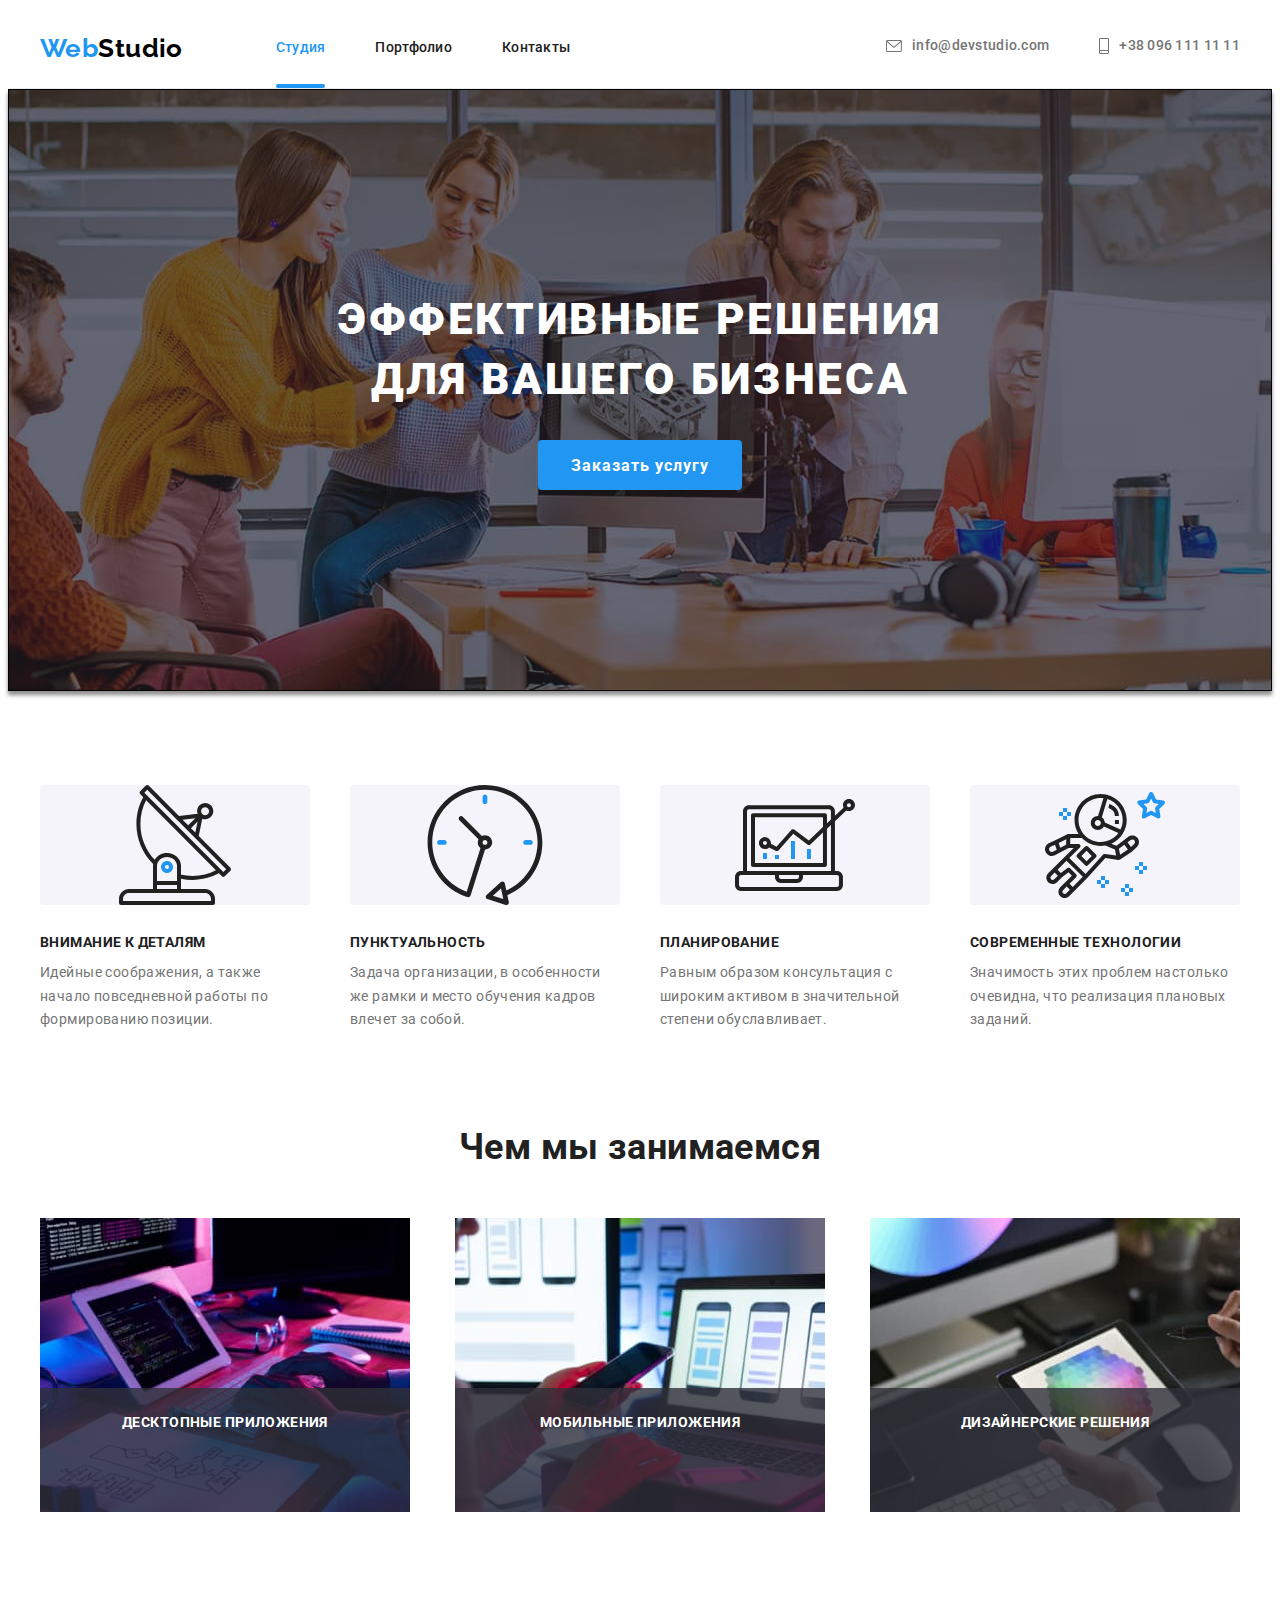
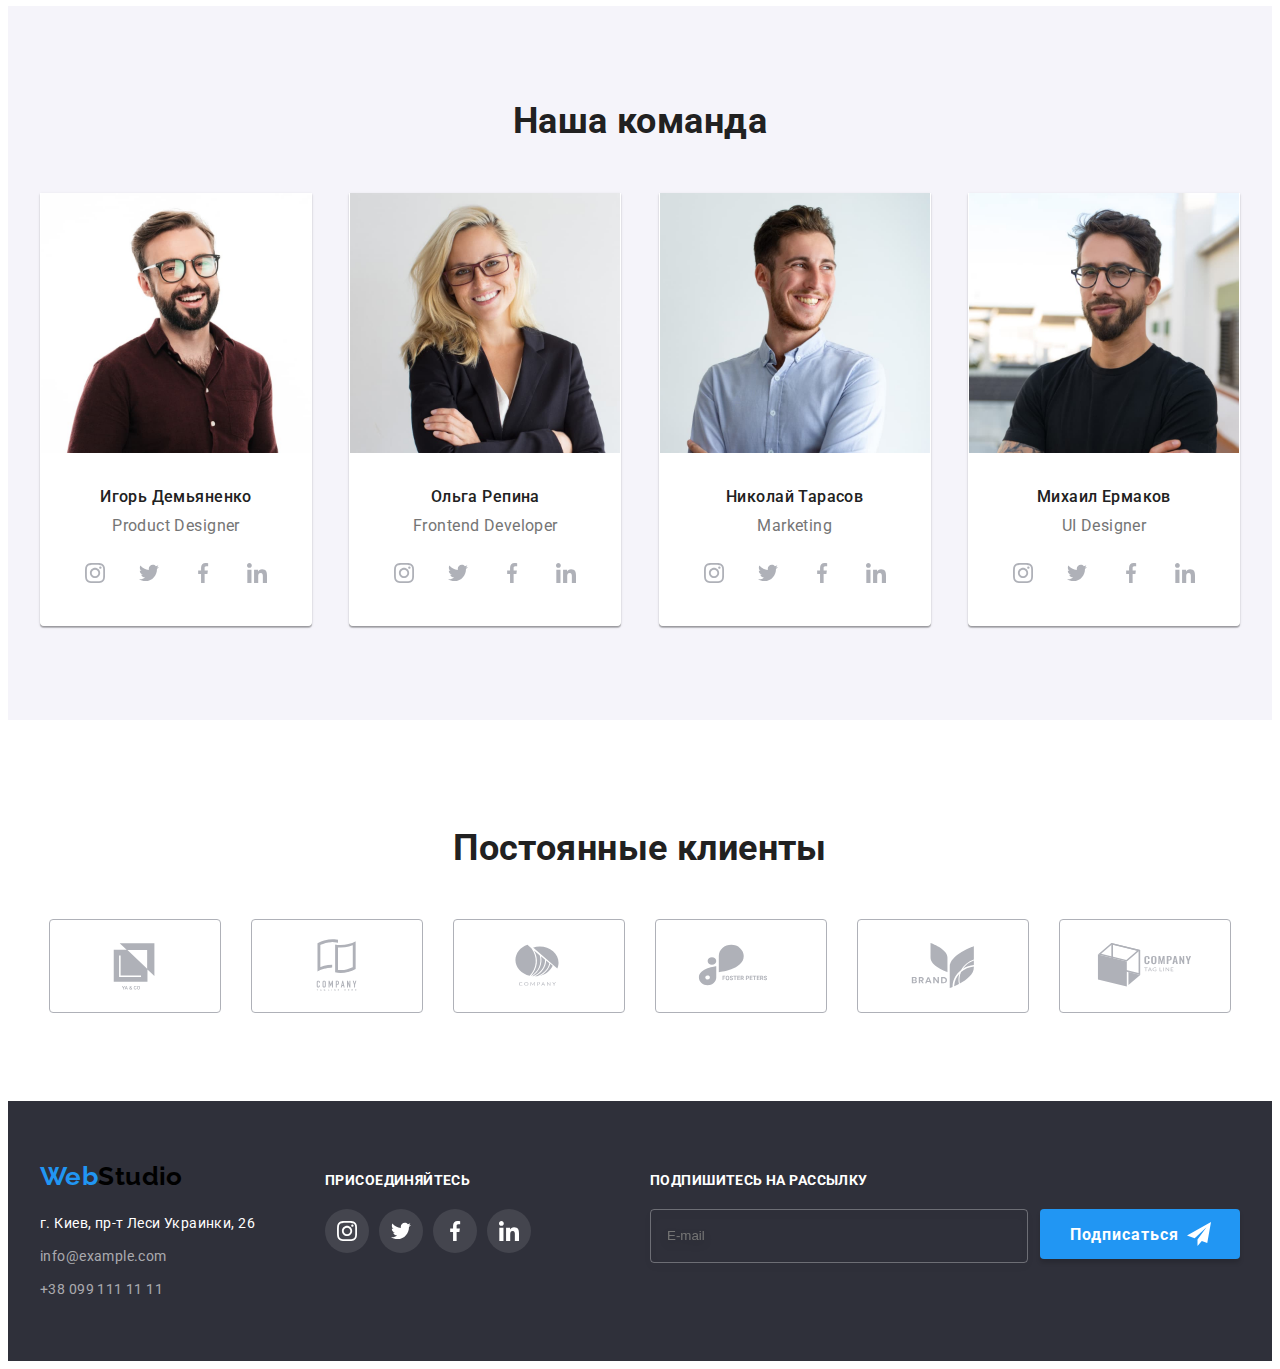
==== commit 9283075e: "sass_start" ====
--- a/index.html
+++ b/index.html
@@ -4,8 +4,8 @@
     <meta charset="UTF-8">
     <meta http-equiv="X-UA-Compatible" content="IE=edge">
     <meta name="viewport" content="width=device-width, initial-scale=1.0">
+    
     <title>Главная</title>
-
     <link rel="preconnect" href="https://fonts.googleapis.com">
     <link rel="preconnect" href="https://fonts.gstatic.com" crossorigin>
     <link href="https://fonts.googleapis.com/css2?family=Raleway:wght@700&family=Roboto:wght@400;500;700;900&display=swap"
@@ -16,6 +16,9 @@
         crossorigin="anonymous" referrerpolicy="no-referrer" />
         
     <link rel="stylesheet" href="./css/styles.css">
+
+    <title>Препроцессор SASS</title>
+    <link rel="stylesheet" href="./css/mail.min.css">
 </head>
 <body>
 
--- a/css/styles.css
+++ b/css/styles.css
@@ -1,236 +1,3 @@
-/* цвет основного текста #212121; */
-/* вторичный цвет текста #757575; */
-/* цвет акцент #2196F3; */
-/* начальный цвет фона #FFFFFF; */
-/* вторичный цвет фона #2F303A; */
-
-/* черный цвет для логотипа в недере #000; */
-/* белый цвет для логотипа и ссылок в футере #fff; */
-/* цвет ссылок в футере rgba(255, 255, 255, 0.6); */
-/* начальнай цвет кнопок #F5F4FA; */
-/* начальный цвет иконок rgb(175, 177, 184);*/
-/* функция распределения времени cubic-bezier(0.4, 0, 0.2, 1);*/
-
-:root {
-    --main-text-color: #212121;
-    --second-text-color: #757575;
-    --accent-color: #2196f3;
-    --primary-background-color: #ffffff;
-    --second-background-color: #2F303A;
-
-    --text-black: #000;
-    --text-white: #fff;
-    --text-footer-link: rgba(255, 255, 255, 0.6);
-    --primary-button-background: #F5F4FA;
-    --primary-color-icon: rgb(175, 177, 184);
-    /* --timing-function: cubic-bezier(0.4, 0, 0.2, 1); */
-
-}
-
-body {
-    background-color: var(--primary-background-color);
-    color: var(--main-text-color);
-    font-family: Roboto, sans-serif;
-    letter-spacing: 0.03em;
-    font-size: 14px;
-    line-height: 1.14;
-}
-
-/* --------------Утилиты--------------- */
-p,
-ul,
-h1,
-h2,
-h3,
-h4,
-h5,
-h6 {
-    margin: 0;
-}
-
-.list {
-    margin: 0;
-    padding-left: 0;
-
-    list-style: none;
-}
-
-.link {
-    text-decoration: none;
-}
-
-.container {
-    margin-left: auto;
-    margin-right: auto;
-    padding-left: 15px;
-    padding-right: 15px;
-
-    width: 1200px;
-}
-
-
-/* ---------------------Шапка, навигация--------------------- */
-.header {
-    border-bottom: 1px solid #ECECEC;
-}
-
-.header__menu {
-    display: flex;
-    align-items: center;
-}
-
-.nav {
-    display: flex;
-    align-items: center;
-}
-
-.logo {
-    font-family: 'Raleway', sans-serif;
-    font-weight: 700;
-    font-size: 26px;
-    line-height: 1.19;
-    color: var(--accent-color);
-}
-
-.header__logo {
-    margin-right: 93px;
-}
-
-.logo__change {
-    color: var(--text-black);
-    transition-property: color;
-    transition-duration: 250ms;
-    transition-timing-function: cubic-bezier(0.4, 0, 0.2, 1);
-}
-
-.logo__change:hover,
-.logo__change:focus {
-    color: var(--accent-color);
-}
-
-/* .header__logo span {
-    color: var(--text-black);
-    transition-property: color;
-    transition-duration: 250ms;
-    transition-timing-function: cubic-bezier(0.4, 0, 0.2, 1);
-} */
-
-/* .header__logo span:hover,
-.header__logo span:focus,
-.footer__logo span:hover,
-.footer__logo span:focus {
-    color: var(--accent-color);
-} */
-
-.nav__list {
-    display: flex;
-}
-
-/* .nav__link.current:hover::after {
-    opacity: 1;
-    transform: scaleX(1)
-} */
-
-.nav__item:not(:last-child) {
-    margin-right: 50px;
-}
-
-.nav__link {
-    position: relative;
-    display: block;
-    padding-top: 32px;
-    padding-bottom: 32px;
-
-    font-weight: 500;
-    letter-spacing: 0.02em;
-    color: var(--main-text-color);
-    transition-property: color;
-    transition-duration: 250ms;
-    transition-timing-function: cubic-bezier(0.4, 0, 0.2, 1);
-}
-
-.nav__link:hover,
-.nav__link:focus {
-    color: var(--accent-color)
-}
-
-.current {
-    color: var(--accent-color);
-}
-
-.nav__link.current::after {
-    content: '';
-    position: absolute;
-    left: 0;
-    bottom: 0;
-    display: block;
-    width: 100%;
-    height: 4px;
-    background-color: var(--accent-color);
-    border-radius: 2px;
-    /* transition-property: opacity; */
-    /* transition-property: transform;
-    transition-duration: 250ms;
-    transition-timing-function: cubic-bezier(0.4, 0, 0.2, 1); */
-    /* opacity: 0; */
-    /* transform: scaleX(0) */
-}
-
-.address-list {
-    display: flex;
-    margin-left: auto;
-}
-
-.address-list__item:not(:last-child) {
-    margin-right: 50px;
-}
-
-/* .address-list .address-list__item + .address-list__item {
-    margin-left: 50px;
-} */
-
-.address-list__mail,
-.address-list__tel {
-    display: inline-flex;
-    justify-content: center;
-    align-items: center;
-    font-style: normal;
-    font-weight: 500;
-    letter-spacing: 0.02em;
-    color: var(--second-text-color);
-    transition-property: color;
-    transition-duration: 250ms;
-    transition-timing-function: cubic-bezier(0.4, 0, 0.2, 1);
-}
-
-.address-list__mail:hover,
-.address-list__mail:focus,
-.address-list__tel:hover,
-.address-list__tel:focus {
-    color: var(--accent-color)
-}
-
-/* .address-list__mail::before{
-    content: "";
-    display: inline-flex;
-    width: 16px;
-    height: 12px;
-    margin-right: 10px;
-    background-image: url(../images/envelope.svg);
-    background-repeat: no-repeat;
-    background-position: center;
-} */
-
-/* .address-list .address-list__item {
-    display: inline-flex;
-    justify-content: center;
-    align-items: center;
-} */
-
-.address-list__icon {
-    margin-right: 10px;
-    fill: currentColor;
-}
 
 /* ---------------------Герой--------------------- */
 .hero {
@@ -334,19 +101,7 @@
     padding-bottom: 94px;
 }
 
-/* --------Скрываем заголовок-------- */
-.visually-hidden {
-    position: absolute;
-    white-space: nowrap;
-    width: 1px;
-    height: 1px;
-    overflow: hidden;
-    border: 0;
-    padding: 0;
-    clip: rect(0 0 0 0);
-    clip-path: inset(50%);
-    margin: -1px;
-}
+
 
 .features-icon {
     display: flex;
--- a/css/mail.min.css
+++ b/css/mail.min.css
@@ -0,0 +1 @@
+:root{--main-text-color: #212121;--second-text-color: #757575;--accent-color: #2196f3;--primary-background-color: #ffffff;--second-background-color: #2F303A;--text-black: #000;--text-white: #fff;--text-footer-link: rgba(255, 255, 255, 0.6);--primary-button-background: #F5F4FA;--primary-color-icon: rgb(175, 177, 184)}p,ul,h1,h2,h3,h4,h5,h6{margin:0}body{background-color:var(--primary-background-color);color:var(--main-text-color);font-family:Roboto,sans-serif;letter-spacing:.03em;font-size:14px;line-height:1.14}.list{margin:0;padding-left:0;list-style:none}.link{text-decoration:none}.visually-hidden{position:absolute;white-space:nowrap;width:1px;height:1px;overflow:hidden;border:0;padding:0;clip:rect(0 0 0 0);-webkit-clip-path:inset(50%);clip-path:inset(50%);margin:-1px}.container{margin-left:auto;margin-right:auto;padding-left:15px;padding-right:15px;width:1200px}.header{border-bottom:1px solid #ececec}.header__menu{display:-webkit-box;display:-ms-flexbox;display:flex;-webkit-box-align:center;-ms-flex-align:center;align-items:center}.nav{display:-webkit-box;display:-ms-flexbox;display:flex;-webkit-box-align:center;-ms-flex-align:center;align-items:center}.logo{font-family:"Raleway",sans-serif;font-weight:700;font-size:26px;line-height:1.19;color:var(--accent-color)}.header__logo{margin-right:93px}.logo__change{color:var(--text-black);-webkit-transition-property:color;transition-property:color;-webkit-transition-duration:250ms;transition-duration:250ms;-webkit-transition-timing-function:cubic-bezier(0.4, 0, 0.2, 1);transition-timing-function:cubic-bezier(0.4, 0, 0.2, 1)}.logo__change:hover,.logo__change:focus{color:var(--accent-color)}.nav__list{display:-webkit-box;display:-ms-flexbox;display:flex}.nav__item:not(:last-child){margin-right:50px}.nav__link{position:relative;display:block;padding-top:32px;padding-bottom:32px;font-weight:500;letter-spacing:.02em;color:var(--main-text-color);-webkit-transition-property:color;transition-property:color;-webkit-transition-duration:250ms;transition-duration:250ms;-webkit-transition-timing-function:cubic-bezier(0.4, 0, 0.2, 1);transition-timing-function:cubic-bezier(0.4, 0, 0.2, 1)}.nav__link:hover,.nav__link:focus{color:var(--accent-color)}.current{color:var(--accent-color)}.nav__link.current::after{content:"";position:absolute;left:0;bottom:0;display:block;width:100%;height:4px;background-color:var(--accent-color);border-radius:2px}.address-list{display:-webkit-box;display:-ms-flexbox;display:flex;margin-left:auto}.address-list__item:not(:last-child){margin-right:50px}.address-list__mail,.address-list__tel{display:-webkit-inline-box;display:-ms-inline-flexbox;display:inline-flex;-webkit-box-pack:center;-ms-flex-pack:center;justify-content:center;-webkit-box-align:center;-ms-flex-align:center;align-items:center;font-style:normal;font-weight:500;letter-spacing:.02em;color:var(--second-text-color);-webkit-transition-property:color;transition-property:color;-webkit-transition-duration:250ms;transition-duration:250ms;-webkit-transition-timing-function:cubic-bezier(0.4, 0, 0.2, 1);transition-timing-function:cubic-bezier(0.4, 0, 0.2, 1)}.address-list__mail:hover,.address-list__mail:focus,.address-list__tel:hover,.address-list__tel:focus{color:var(--accent-color)}.address-list__icon{margin-right:10px;fill:currentColor}/*# sourceMappingURL=mail.min.css.map */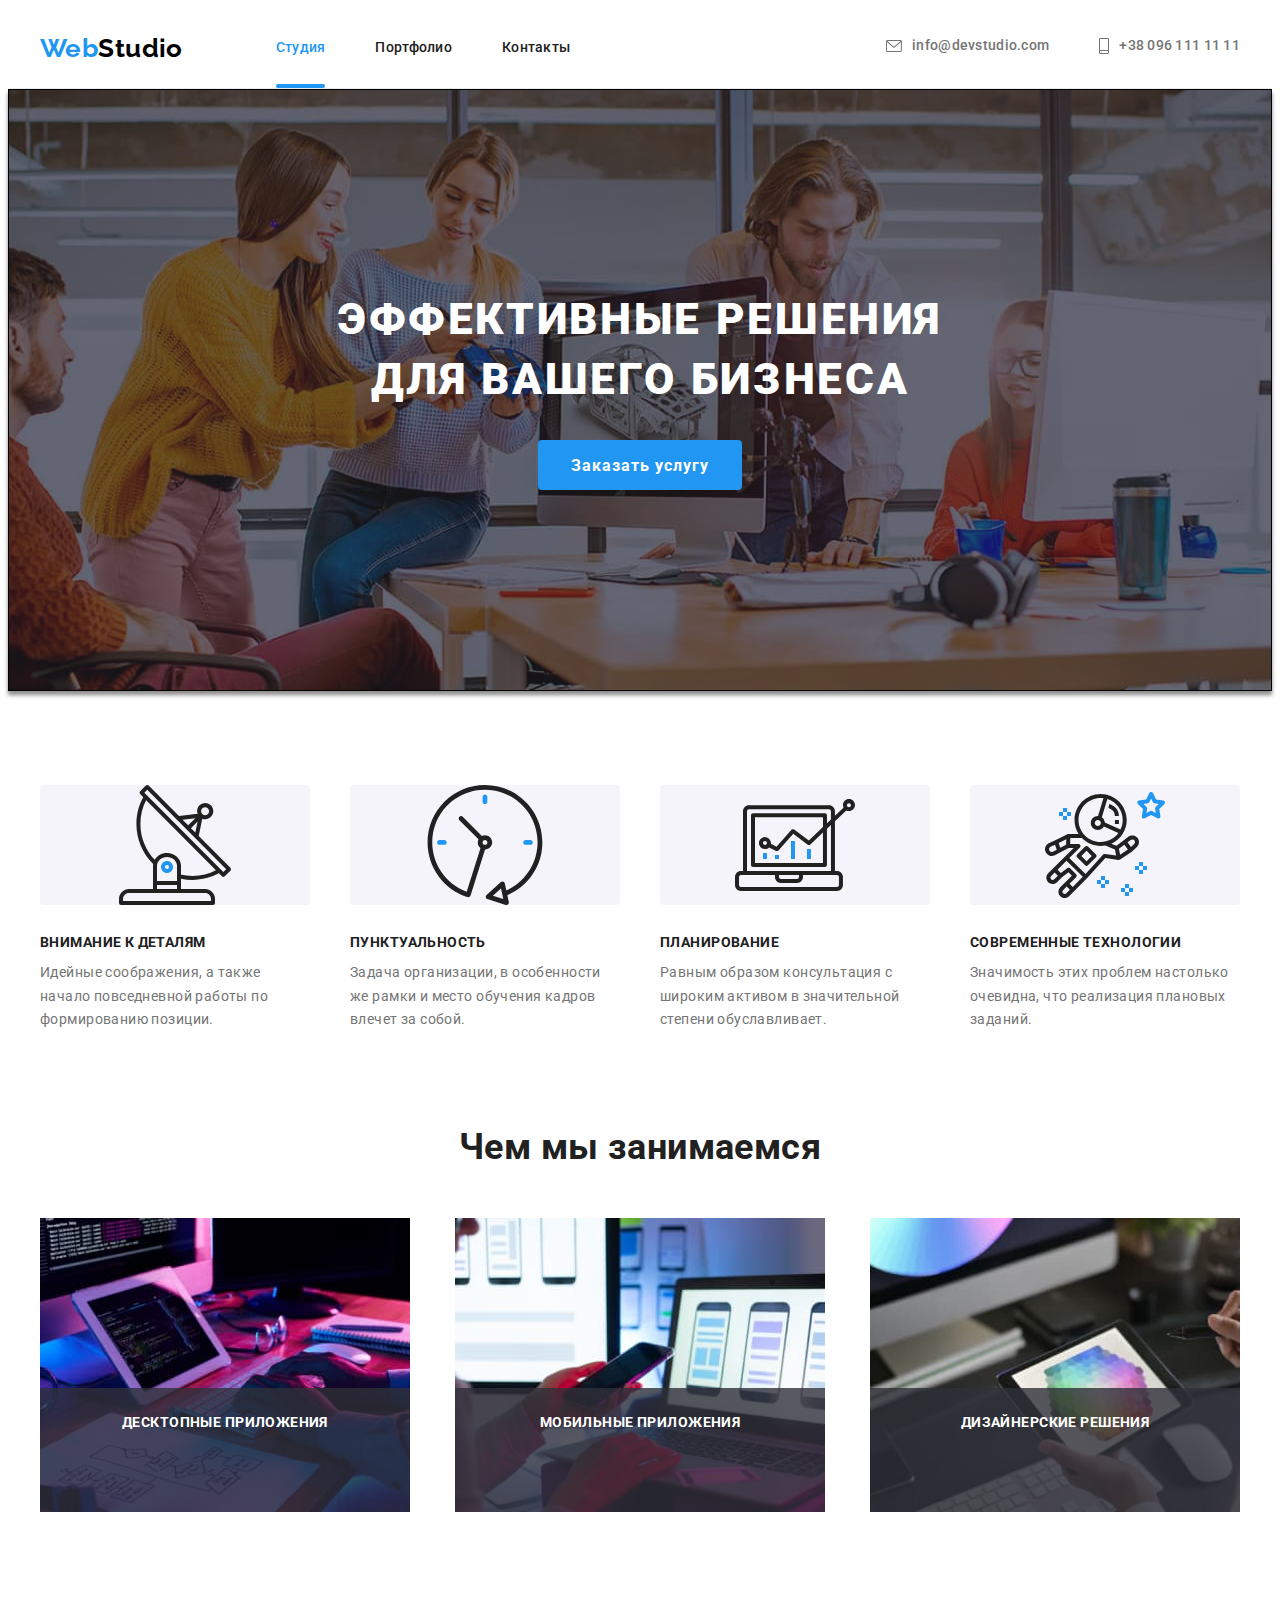
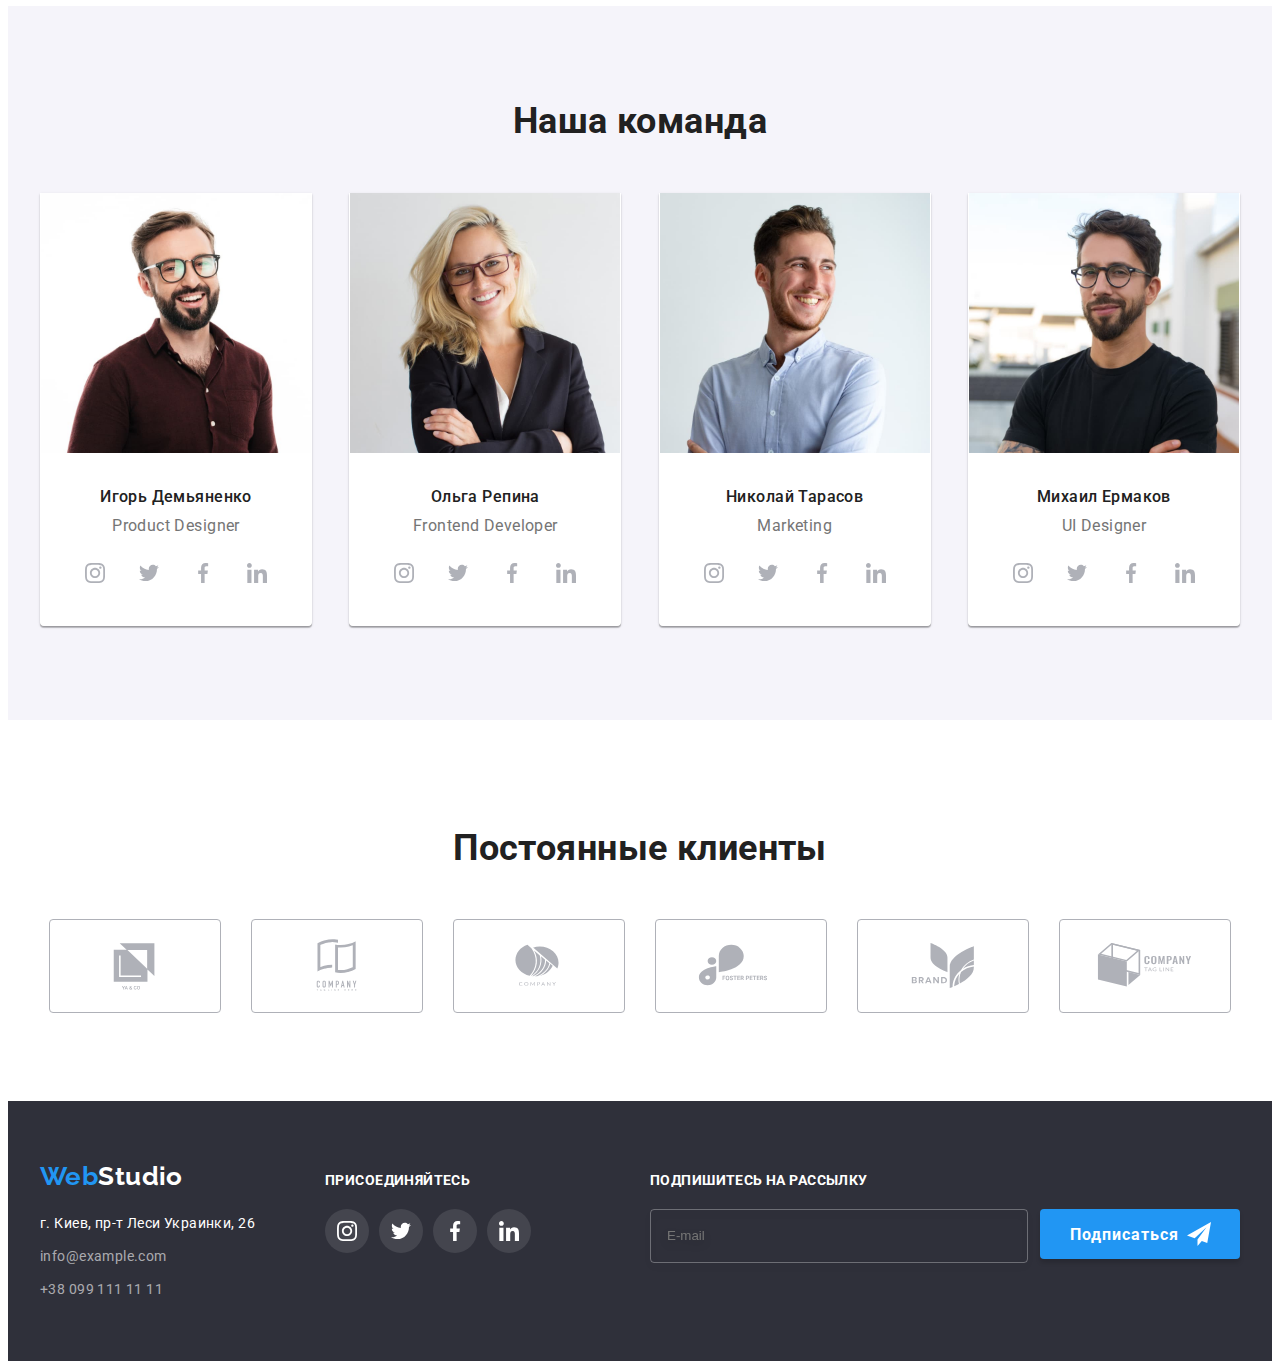
==== commit 3112b4cf: "sass_fragments" ====
--- a/index.html
+++ b/index.html
@@ -15,8 +15,6 @@
         integrity="sha512-wpPYUAdjBVSE4KJnH1VR1HeZfpl1ub8YT/NKx4PuQ5NmX2tKuGu6U/JRp5y+Y8XG2tV+wKQpNHVUX03MfMFn9Q=="
         crossorigin="anonymous" referrerpolicy="no-referrer" />
         
-    <link rel="stylesheet" href="./css/styles.css">
-
     <title>Препроцессор SASS</title>
     <link rel="stylesheet" href="./css/mail.min.css">
 </head>
--- a/css/mail.min.css
+++ b/css/mail.min.css
@@ -1 +1 @@
-:root{--main-text-color: #212121;--second-text-color: #757575;--accent-color: #2196f3;--primary-background-color: #ffffff;--second-background-color: #2F303A;--text-black: #000;--text-white: #fff;--text-footer-link: rgba(255, 255, 255, 0.6);--primary-button-background: #F5F4FA;--primary-color-icon: rgb(175, 177, 184)}p,ul,h1,h2,h3,h4,h5,h6{margin:0}body{background-color:var(--primary-background-color);color:var(--main-text-color);font-family:Roboto,sans-serif;letter-spacing:.03em;font-size:14px;line-height:1.14}.list{margin:0;padding-left:0;list-style:none}.link{text-decoration:none}.visually-hidden{position:absolute;white-space:nowrap;width:1px;height:1px;overflow:hidden;border:0;padding:0;clip:rect(0 0 0 0);-webkit-clip-path:inset(50%);clip-path:inset(50%);margin:-1px}.container{margin-left:auto;margin-right:auto;padding-left:15px;padding-right:15px;width:1200px}.header{border-bottom:1px solid #ececec}.header__menu{display:-webkit-box;display:-ms-flexbox;display:flex;-webkit-box-align:center;-ms-flex-align:center;align-items:center}.nav{display:-webkit-box;display:-ms-flexbox;display:flex;-webkit-box-align:center;-ms-flex-align:center;align-items:center}.logo{font-family:"Raleway",sans-serif;font-weight:700;font-size:26px;line-height:1.19;color:var(--accent-color)}.header__logo{margin-right:93px}.logo__change{color:var(--text-black);-webkit-transition-property:color;transition-property:color;-webkit-transition-duration:250ms;transition-duration:250ms;-webkit-transition-timing-function:cubic-bezier(0.4, 0, 0.2, 1);transition-timing-function:cubic-bezier(0.4, 0, 0.2, 1)}.logo__change:hover,.logo__change:focus{color:var(--accent-color)}.nav__list{display:-webkit-box;display:-ms-flexbox;display:flex}.nav__item:not(:last-child){margin-right:50px}.nav__link{position:relative;display:block;padding-top:32px;padding-bottom:32px;font-weight:500;letter-spacing:.02em;color:var(--main-text-color);-webkit-transition-property:color;transition-property:color;-webkit-transition-duration:250ms;transition-duration:250ms;-webkit-transition-timing-function:cubic-bezier(0.4, 0, 0.2, 1);transition-timing-function:cubic-bezier(0.4, 0, 0.2, 1)}.nav__link:hover,.nav__link:focus{color:var(--accent-color)}.current{color:var(--accent-color)}.nav__link.current::after{content:"";position:absolute;left:0;bottom:0;display:block;width:100%;height:4px;background-color:var(--accent-color);border-radius:2px}.address-list{display:-webkit-box;display:-ms-flexbox;display:flex;margin-left:auto}.address-list__item:not(:last-child){margin-right:50px}.address-list__mail,.address-list__tel{display:-webkit-inline-box;display:-ms-inline-flexbox;display:inline-flex;-webkit-box-pack:center;-ms-flex-pack:center;justify-content:center;-webkit-box-align:center;-ms-flex-align:center;align-items:center;font-style:normal;font-weight:500;letter-spacing:.02em;color:var(--second-text-color);-webkit-transition-property:color;transition-property:color;-webkit-transition-duration:250ms;transition-duration:250ms;-webkit-transition-timing-function:cubic-bezier(0.4, 0, 0.2, 1);transition-timing-function:cubic-bezier(0.4, 0, 0.2, 1)}.address-list__mail:hover,.address-list__mail:focus,.address-list__tel:hover,.address-list__tel:focus{color:var(--accent-color)}.address-list__icon{margin-right:10px;fill:currentColor}/*# sourceMappingURL=mail.min.css.map */+:root{--main-text-color: #212121;--second-text-color: #757575;--accent-color: #2196f3;--primary-background-color: #ffffff;--second-background-color: #2F303A;--text-black: #000;--text-white: #fff;--text-footer-link: rgba(255, 255, 255, 0.6);--primary-button-background: #F5F4FA;--primary-color-icon: rgb(175, 177, 184)}p,ul,h1,h2,h3,h4,h5,h6{margin:0}body{background-color:var(--primary-background-color);color:var(--main-text-color);font-family:Roboto,sans-serif;letter-spacing:.03em;font-size:14px;line-height:1.14}.list{margin:0;padding-left:0;list-style:none}.link{text-decoration:none}.visually-hidden{position:absolute;white-space:nowrap;width:1px;height:1px;overflow:hidden;border:0;padding:0;clip:rect(0 0 0 0);-webkit-clip-path:inset(50%);clip-path:inset(50%);margin:-1px}.container{margin-left:auto;margin-right:auto;padding-left:15px;padding-right:15px;width:1200px}.header{border-bottom:1px solid #ececec}.header__menu{display:-webkit-box;display:-ms-flexbox;display:flex;-webkit-box-align:center;-ms-flex-align:center;align-items:center}.logo{font-family:"Raleway",sans-serif;font-weight:700;font-size:26px;line-height:1.19;color:var(--accent-color)}.header__logo{margin-right:93px}.logo__change{color:var(--text-black);-webkit-transition-property:color;transition-property:color;-webkit-transition-duration:250ms;transition-duration:250ms;-webkit-transition-timing-function:cubic-bezier(0.4, 0, 0.2, 1);transition-timing-function:cubic-bezier(0.4, 0, 0.2, 1)}.logo__change:hover,.logo__change:focus{color:var(--accent-color)}.nav{display:-webkit-box;display:-ms-flexbox;display:flex;-webkit-box-align:center;-ms-flex-align:center;align-items:center}.nav__list{display:-webkit-box;display:-ms-flexbox;display:flex}.nav__item:not(:last-child){margin-right:50px}.nav__link{position:relative;display:block;padding-top:32px;padding-bottom:32px;font-weight:500;letter-spacing:.02em;color:var(--main-text-color);-webkit-transition-property:color;transition-property:color;-webkit-transition-duration:250ms;transition-duration:250ms;-webkit-transition-timing-function:cubic-bezier(0.4, 0, 0.2, 1);transition-timing-function:cubic-bezier(0.4, 0, 0.2, 1)}.nav__link:hover,.nav__link:focus{color:var(--accent-color)}.current{color:var(--accent-color)}.nav__link.current::after{content:"";position:absolute;left:0;bottom:0;display:block;width:100%;height:4px;background-color:var(--accent-color);border-radius:2px}.address-list{display:-webkit-box;display:-ms-flexbox;display:flex;margin-left:auto}.address-list__item:not(:last-child){margin-right:50px}.address-list__mail,.address-list__tel{display:-webkit-inline-box;display:-ms-inline-flexbox;display:inline-flex;-webkit-box-pack:center;-ms-flex-pack:center;justify-content:center;-webkit-box-align:center;-ms-flex-align:center;align-items:center;font-style:normal;font-weight:500;letter-spacing:.02em;color:var(--second-text-color);-webkit-transition-property:color;transition-property:color;-webkit-transition-duration:250ms;transition-duration:250ms;-webkit-transition-timing-function:cubic-bezier(0.4, 0, 0.2, 1);transition-timing-function:cubic-bezier(0.4, 0, 0.2, 1)}.address-list__mail:hover,.address-list__mail:focus,.address-list__tel:hover,.address-list__tel:focus{color:var(--accent-color)}.address-list__icon{margin-right:10px;fill:currentColor}.hero{padding-top:200px;padding-bottom:200px;text-align:center;background:var(--second-background-color);max-width:1600px;margin-left:auto;margin-right:auto;background-image:-webkit-gradient(linear, left top, right top, from(rgba(47, 48, 58, 0.4)), to(rgba(47, 48, 58, 0.4))),url(../images/hero.jpg);background-image:linear-gradient(to right, rgba(47, 48, 58, 0.4), rgba(47, 48, 58, 0.4)),url(../images/hero.jpg);background-repeat:no-repeat;background-position:center;background-size:cover;border:1px solid #000;-webkit-box-shadow:0px 4px 4px rgba(0,0,0,.25),0px 4px 4px rgba(0,0,0,.25);box-shadow:0px 4px 4px rgba(0,0,0,.25),0px 4px 4px rgba(0,0,0,.25)}.hero__title{max-width:696px;margin:0 auto 30px;font-weight:900;font-size:44px;line-height:1.36;letter-spacing:.06em;text-transform:uppercase;color:var(--text-white)}.btn{display:inline-block;border-radius:4px;border:1px solid rgba(0,0,0,0);font-family:inherit;font-size:16px;cursor:pointer;text-align:center;background-color:var(--primary-button-background);color:var(--main-text-color)}.hero__btn{display:inline-block;padding:10px 32px;min-width:200px;height:50px;color:var(--text-white);background-color:var(--accent-color);font-weight:700;line-height:1.88;letter-spacing:.06em;-webkit-transition-property:background-color;transition-property:background-color;-webkit-transition-duration:250ms;transition-duration:250ms;-webkit-transition-timing-function:cubic-bezier(0.4, 0, 0.2, 1);transition-timing-function:cubic-bezier(0.4, 0, 0.2, 1)}.hero__btn:hover,.hero__btn:focus{background-color:#188ce8}.portfolio-btn{padding:6px 22px;min-width:73px;height:38px;font-weight:500;line-height:1.62;letter-spacing:.03em;-webkit-transition-property:background-color,color,-webkit-box-shadow;transition-property:background-color,color,-webkit-box-shadow;transition-property:background-color,color,box-shadow;transition-property:background-color,color,box-shadow,-webkit-box-shadow;-webkit-transition-duration:250ms;transition-duration:250ms;-webkit-transition-timing-function:cubic-bezier(0.4, 0, 0.2, 1);transition-timing-function:cubic-bezier(0.4, 0, 0.2, 1)}.portfolio-btn:hover,.portfolio-btn:focus{background:var(--accent-color);color:var(--text-white);-webkit-box-shadow:0px 3px 1px rgba(0,0,0,.1),0px 1px 2px rgba(0,0,0,.08),0px 2px 2px rgba(0,0,0,.12);box-shadow:0px 3px 1px rgba(0,0,0,.1),0px 1px 2px rgba(0,0,0,.08),0px 2px 2px rgba(0,0,0,.12)}.portfolio-btn-list .current{background:var(--accent-color);color:var(--text-white)}.features{padding-top:94px;padding-bottom:94px}.features-icon{display:-webkit-box;display:-ms-flexbox;display:flex;-webkit-box-pack:justify;-ms-flex-pack:justify;justify-content:space-between}.features-icon__icon{margin-bottom:30px;display:-webkit-box;display:-ms-flexbox;display:flex;-webkit-box-pack:center;-ms-flex-pack:center;justify-content:center;-webkit-box-align:center;-ms-flex-align:center;align-items:center;width:270px;height:120px;background-color:#f5f4fa;border-radius:4px;background-repeat:no-repeat;background-position:center}.features-list{display:-webkit-box;display:-ms-flexbox;display:flex;-webkit-box-pack:justify;-ms-flex-pack:justify;justify-content:space-between}.features-list__item{width:270px}.features-list__title{margin-bottom:10px;min-width:270px;font-size:inherit;font-weight:700;text-transform:uppercase}.features-list__text{min-width:270px;font-weight:400;line-height:1.71;color:var(--second-text-color)}.about{padding-bottom:94px}.about__title,.team__title{margin-bottom:50px;font-weight:700;font-size:36px;line-height:1.17;text-align:center}.about-list{display:-webkit-box;display:-ms-flexbox;display:flex;-webkit-box-pack:justify;-ms-flex-pack:justify;justify-content:space-between}.about-list__item{position:relative}.about-list__photo{display:block}.about-text{position:absolute;bottom:0;left:0;width:100%;height:70px;padding-top:27px;padding-bottom:27px;background-color:rgba(47,48,58,.8);font-weight:700;text-align:center;text-transform:uppercase;color:#fff}.team{padding-top:94px;padding-bottom:94px;background:var(--primary-button-background)}.team-list{display:-webkit-box;display:-ms-flexbox;display:flex;-webkit-box-pack:justify;-ms-flex-pack:justify;justify-content:space-between}.team-list__item{border-radius:0px 0px 4px 4px;-webkit-box-shadow:0px 1px 3px rgba(0,0,0,.12),0px 1px 1px rgba(0,0,0,.14),0px 2px 1px rgba(0,0,0,.2);box-shadow:0px 1px 3px rgba(0,0,0,.12),0px 1px 1px rgba(0,0,0,.14),0px 2px 1px rgba(0,0,0,.2);border-right:1px solid var(--primary-background-color);border-bottom:1px solid var(--primary-background-color);border-left:1px solid var(--primary-background-color);background:var(--primary-background-color)}.team-list__group{padding-top:30px;padding-bottom:30px}.team-list__title{margin-bottom:10px;font-weight:500;font-size:16px;line-height:1.19;text-align:center}.team-list__text{margin-bottom:16px;font-weight:400;font-size:16px;line-height:1.19;text-align:center;color:var(--second-text-color)}.soc-list,.footer-soc-list{display:-webkit-box;display:-ms-flexbox;display:flex;-webkit-box-pack:center;-ms-flex-pack:center;justify-content:center}.soc-list__item{width:44px;height:44px;margin-right:10px}.soc-list__item:last-child{margin-right:0}.soc-list__link{width:100%;height:100%;background-color:var(--primary-background-color);border-radius:50%;display:-webkit-box;display:-ms-flexbox;display:flex;-webkit-box-pack:center;-ms-flex-pack:center;justify-content:center;-webkit-box-align:center;-ms-flex-align:center;align-items:center;fill:var(--primary-color-icon);-webkit-transition-property:background-color,fill;transition-property:background-color,fill;-webkit-transition-duration:250ms;transition-duration:250ms;-webkit-transition-timing-function:cubic-bezier(0.4, 0, 0.2, 1);transition-timing-function:cubic-bezier(0.4, 0, 0.2, 1)}.soc-list__link:hover,.soc-list__link:focus{background-color:var(--accent-color);fill:var(--text-white)}.clients{margin-top:107px;margin-bottom:88px}.clients__title{margin-bottom:50px;font-weight:700;font-size:36px;line-height:1.17;text-align:center}.clients-list{display:-webkit-box;display:-ms-flexbox;display:flex;-webkit-box-pack:center;-ms-flex-pack:center;justify-content:center}.clients-list__item{margin-right:30px}.clients-list__item:last-child{margin-right:0}.clients-list__link{display:-webkit-inline-box;display:-ms-inline-flexbox;display:inline-flex;color:var(--primary-color-icon);width:170px;height:92px;border:1px solid #afb1b8;border-radius:4px;-webkit-box-pack:center;-ms-flex-pack:center;justify-content:center;-webkit-box-align:center;-ms-flex-align:center;align-items:center;-webkit-transition-property:color,border,-webkit-box-shadow;transition-property:color,border,-webkit-box-shadow;transition-property:color,border,box-shadow;transition-property:color,border,box-shadow,-webkit-box-shadow;-webkit-transition-duration:250ms;transition-duration:250ms;-webkit-transition-timing-function:cubic-bezier(0.4, 0, 0.2, 1);transition-timing-function:cubic-bezier(0.4, 0, 0.2, 1)}.clients-icon{fill:currentColor}.clients-list__link:hover,.clients-list__link:focus{color:var(--accent-color);border:1px solid var(--accent-color);-webkit-box-shadow:0 4px 4px 0 rgba(0,0,0,.25);box-shadow:0 4px 4px 0 rgba(0,0,0,.25)}.footer__container{position:relative;display:-webkit-box;display:-ms-flexbox;display:flex;-webkit-box-align:baseline;-ms-flex-align:baseline;align-items:baseline}.container-address{margin-right:70px}.footer{padding-top:60px;padding-bottom:60px;background:var(--second-background-color)}.footer-address__item:not(:last-child){margin-bottom:9px}.footer-address__link{font-style:normal;font-weight:400;line-height:1.71;color:var(--text-white)}.footer-address__mail,.footer-address__tel{font-style:normal;font-weight:400;line-height:1.71;color:var(--text-footer-link)}.footer-address__link,.footer-address__mail,.footer-address__tel{-webkit-transition-property:background-color,color,-webkit-box-shadow;transition-property:background-color,color,-webkit-box-shadow;transition-property:background-color,color,box-shadow;transition-property:background-color,color,box-shadow,-webkit-box-shadow;-webkit-transition-duration:250ms;transition-duration:250ms;-webkit-transition-timing-function:cubic-bezier(0.4, 0, 0.2, 1);transition-timing-function:cubic-bezier(0.4, 0, 0.2, 1)}.footer-address__link:hover,.footer-address__link:focus,.footer-address__mail:hover,.footer-address__mail:focus,.footer-address__tel:hover,.footer-address__tel:focus{color:var(--text-white)}.footer__logo{margin-bottom:20px;display:inline-block}.logo__change--footer{color:var(--text-white);-webkit-transition-property:color;transition-property:color;-webkit-transition-duration:250ms;transition-duration:250ms;-webkit-transition-timing-function:cubic-bezier(0.4, 0, 0.2, 1);transition-timing-function:cubic-bezier(0.4, 0, 0.2, 1)}.container-soc{padding-top:12px;width:206px}.container-soc__title{display:block;margin-bottom:20px;font-size:14px;text-transform:uppercase;color:var(--text-white)}.soc-list__link--footer{background-color:rgba(255,255,255,.1);fill:var(--text-white);-webkit-transition-property:background-color;transition-property:background-color}.soc-list__link--footer:hover,.soc-list__link--footer:focus{background-color:var(--accent-color)}.container-form{position:absolute;top:0;right:15px;display:-webkit-box;display:-ms-flexbox;display:flex;-webkit-box-pack:end;-ms-flex-pack:end;justify-content:flex-end;padding-top:12px;width:570px}.footer-form__title{display:block;margin-bottom:20px;font-weight:700;font-size:14px;text-transform:uppercase;color:var(--text-white)}.footer-field{display:-webkit-box;display:-ms-flexbox;display:flex}.footer-field__input{display:inline-block;margin-right:12px;padding-left:16px;width:358px;height:50px;outline:none;background-color:rgba(0,0,0,0);color:rgba(255,255,255,.6);border:1px solid rgba(255,255,255,.3);-webkit-filter:drop-shadow(0px 4px 4px rgba(0, 0, 0, 0.15));filter:drop-shadow(0px 4px 4px rgba(0, 0, 0, 0.15));border-radius:4px;-webkit-transition-property:border-color;transition-property:border-color;-webkit-transition-duration:250ms;transition-duration:250ms;-webkit-transition-timing-function:cubic-bezier(0.4, 0, 0.2, 1);transition-timing-function:cubic-bezier(0.4, 0, 0.2, 1)}.footer-field__btn{position:relative;top:0;left:0;display:inline-block;margin:0;text-align:left;padding-left:29px;padding-top:10px;padding-bottom:10px;min-width:200px;height:50px;color:var(--text-white);background-color:var(--accent-color);-webkit-box-shadow:0px 4px 4px rgba(0,0,0,.15);box-shadow:0px 4px 4px rgba(0,0,0,.15);font-weight:700;line-height:1.88;letter-spacing:.06em;-webkit-transition-property:background-color;transition-property:background-color;-webkit-transition-duration:250ms;transition-duration:250ms;-webkit-transition-timing-function:cubic-bezier(0.4, 0, 0.2, 1);transition-timing-function:cubic-bezier(0.4, 0, 0.2, 1)}.footer-field__btn:hover,.footer-field__btn:focus{background-color:#188ce8}.footer-field__icon{position:absolute;right:28px;top:50%;-webkit-transform:translateY(-50%);transform:translateY(-50%);fill:var(--primary-background-color)}.portfolio{padding-top:94px;padding-bottom:94px}.portfolio-btn-list{display:-webkit-box;display:-ms-flexbox;display:flex;-webkit-box-pack:center;-ms-flex-pack:center;justify-content:center;margin-bottom:50px}.portfolio-btn-item:not(:last-child){margin-right:8px}.portfolio-projects-list{display:-webkit-box;display:-ms-flexbox;display:flex;-ms-flex-wrap:wrap;flex-wrap:wrap}.portfolio-projects-item{width:370px;margin-right:30px;margin-bottom:30px;border:1px solid #eee;-webkit-transition-property:-webkit-box-shadow;transition-property:-webkit-box-shadow;transition-property:box-shadow;transition-property:box-shadow, -webkit-box-shadow;-webkit-transition-duration:250ms;transition-duration:250ms;-webkit-transition-timing-function:cubic-bezier(0.4, 0, 0.2, 1);transition-timing-function:cubic-bezier(0.4, 0, 0.2, 1)}.portfolio-projects-item:hover,.portfolio-projects-item:focus{-webkit-box-shadow:0px 1px 1px rgba(0,0,0,.12),0px 4px 4px rgba(0,0,0,.06),1px 4px 6px rgba(0,0,0,.16);box-shadow:0px 1px 1px rgba(0,0,0,.12),0px 4px 4px rgba(0,0,0,.06),1px 4px 6px rgba(0,0,0,.16)}.portfolio-projects-link img{display:block}.portfolio-projects-item:nth-child(3n){margin-right:0}.portfolio-projects-item:nth-last-child(-n+3){margin-bottom:0}.portfolio-projects-thumb{position:relative;overflow:hidden}.portfolio-projects-overlay{position:absolute;bottom:0;left:0;width:100%;height:100%;background-color:rgba(33,150,243,.9);opacity:0;-webkit-transform:translateY(100%);transform:translateY(100%);-webkit-transition-property:opacity,-webkit-transform;transition-property:opacity,-webkit-transform;transition-property:transform,opacity;transition-property:transform,opacity,-webkit-transform;-webkit-transition-duration:250ms;transition-duration:250ms;-webkit-transition-timing-function:cubic-bezier(0.4, 0, 0.2, 1);transition-timing-function:cubic-bezier(0.4, 0, 0.2, 1)}.portfolio-projects-overlay-text{position:absolute;top:50%;left:50%;-webkit-transform:translate(-50%, -50%);transform:translate(-50%, -50%);padding:63px 24px;width:100%;height:100%;font-weight:400;font-size:18px;line-height:1.56;letter-spacing:.03em;color:var(--text-white)}.portfolio-projects-link:hover .portfolio-projects-overlay,.portfolio-projects-link:focus .portfolio-projects-overlay{opacity:1;-webkit-transform:translateY(0);transform:translateY(0)}.portfolio-projects-group{padding:20px 24px}.portfolio-projects-title{margin-bottom:4px;font-size:18px;line-height:2;letter-spacing:.06em;color:var(--main-text-color)}.portfolio-projects-text{font-weight:400;font-size:16px;line-height:1.88;color:var(--second-text-color)}.backdrop{position:fixed;top:0;left:0;width:100%;height:100%;background-color:rgba(0,0,0,.2);opacity:1;-webkit-transform:scale(1);transform:scale(1);-webkit-transition-property:opacity,-webkit-transform;transition-property:opacity,-webkit-transform;transition-property:transform,opacity;transition-property:transform,opacity,-webkit-transform;-webkit-transition-duration:250ms;transition-duration:250ms;-webkit-transition-timing-function:cubic-bezier(0.4, 0, 0.2, 1);transition-timing-function:cubic-bezier(0.4, 0, 0.2, 1)}.backdrop.is-hidden{opacity:0;pointer-events:none;visibility:hidden;-webkit-transform:scale(0);transform:scale(0)}.backdrop.is-hidden .modal{opacity:0;-webkit-transform:translate(-50%, -50%) scale(0.5);transform:translate(-50%, -50%) scale(0.5)}.modal{position:absolute;top:50%;left:50%;-webkit-transform:translate(-50%, -50%) scale(1);transform:translate(-50%, -50%) scale(1);width:528px;height:581px;padding:40px;background-color:var(--primary-background-color);-webkit-box-shadow:0px 1px 3px rgba(0,0,0,.12),0px 1px 1px rgba(0,0,0,.14),0px 2px 1px rgba(0,0,0,.2);box-shadow:0px 1px 3px rgba(0,0,0,.12),0px 1px 1px rgba(0,0,0,.14),0px 2px 1px rgba(0,0,0,.2);border-radius:4px;-webkit-transition-property:opacity,-webkit-transform;transition-property:opacity,-webkit-transform;transition-property:transform,opacity;transition-property:transform,opacity,-webkit-transform;-webkit-transition-duration:250ms;transition-duration:250ms;-webkit-transition-timing-function:cubic-bezier(0.4, 0, 0.2, 1);transition-timing-function:cubic-bezier(0.4, 0, 0.2, 1)}.modal-close-btn{position:absolute;top:8px;right:8px;display:-webkit-box;display:-ms-flexbox;display:flex;-webkit-box-pack:center;-ms-flex-pack:center;justify-content:center;-webkit-box-align:center;-ms-flex-align:center;align-items:center;width:30px;height:30px;border:1px solid rgba(0,0,0,.1);border-radius:50%;background-color:inherit;cursor:pointer}.modal-close{-webkit-transition-property:fill;transition-property:fill;-webkit-transition-duration:250ms;transition-duration:250ms;-webkit-transition-timing-function:cubic-bezier(0.4, 0, 0.2, 1);transition-timing-function:cubic-bezier(0.4, 0, 0.2, 1)}.modal-close-btn:hover .modal-close,.modal-close-btn:focus .modal-close{fill:var(--accent-color)}.order-form{width:100%}.modal-title{font-weight:700;font-size:20px;line-height:1.15;text-align:center;color:var(--main-text-color);padding-bottom:12px}.modal-field{margin-bottom:10px}.modal-name{display:inline-block;margin-bottom:4px;font-weight:400;font-size:12px;line-height:1.17;letter-spacing:.01em;color:var(--second-text-color)}.input-wrap{position:relative}.modal-input{display:inline-block;padding-left:42px;width:100%;height:40px;border:1px solid rgba(33,33,33,.2);border-radius:4px;outline:none;-webkit-transition-property:border-color;transition-property:border-color;-webkit-transition-duration:250ms;transition-duration:250ms;-webkit-transition-timing-function:cubic-bezier(0.4, 0, 0.2, 1);transition-timing-function:cubic-bezier(0.4, 0, 0.2, 1)}.modal-input:hover,.modal-input:focus{border-color:var(--accent-color)}.modal-icon{position:absolute;left:12px;top:50%;-webkit-transform:translateY(-50%);transform:translateY(-50%);-webkit-transition-property:fill;transition-property:fill;-webkit-transition-duration:250ms;transition-duration:250ms;-webkit-transition-timing-function:cubic-bezier(0.4, 0, 0.2, 1);transition-timing-function:cubic-bezier(0.4, 0, 0.2, 1)}.modal-input:hover+.modal-icon,.modal-input:focus+.modal-icon{fill:var(--accent-color)}.modal-textarea{padding:12px 16px;width:100%;height:120px;border:1px solid rgba(33,33,33,.2);border-radius:4px;resize:none;font-size:12px;line-height:1.17;letter-spacing:.01em;outline:none;color:rgba(117,117,117,.5);-webkit-transition-property:border-color;transition-property:border-color;-webkit-transition-duration:250ms;transition-duration:250ms;-webkit-transition-timing-function:cubic-bezier(0.4, 0, 0.2, 1);transition-timing-function:cubic-bezier(0.4, 0, 0.2, 1)}.modal-textarea:hover,.modal-textarea:focus{border-color:var(--accent-color);color:var(--main-text-color)}.modal-checkbox{display:-webkit-inline-box;display:-ms-inline-flexbox;display:inline-flex;-webkit-box-pack:center;-ms-flex-pack:center;justify-content:center;-webkit-box-align:baseline;-ms-flex-align:baseline;align-items:baseline;margin-top:10px;margin-bottom:30px;margin-left:12px;text-align:center}.modal-check-text{display:-webkit-box;display:-ms-flexbox;display:flex;-webkit-box-align:center;-ms-flex-align:center;align-items:center;font-weight:400;font-size:14px;line-height:1.71;letter-spacing:.03em;color:var(--second-text-color)}.modal-check-text span{display:-webkit-box;display:-ms-flexbox;display:flex;-webkit-box-pack:center;-ms-flex-pack:center;justify-content:center;-webkit-box-align:center;-ms-flex-align:center;align-items:center;margin-right:8.38px;width:16px;height:15px;border:2px solid #212121;border-radius:2px;-webkit-transition-property:border-color;transition-property:border-color;-webkit-transition-duration:250ms;transition-duration:250ms;-webkit-transition-timing-function:cubic-bezier(0.4, 0, 0.2, 1);transition-timing-function:cubic-bezier(0.4, 0, 0.2, 1)}.modal-icon-check{fill:rgba(0,0,0,0)}.modal-check:checked+.modal-check-text span{background-color:var(--accent-color);border:none}.modal-check:checked+.modal-check-text .modal-icon-check{fill:var(--text-white)}.modal-check:hover+.modal-check-text span,.modal-check:focus+.modal-check-text span{border-color:var(--accent-color)}.modal-check-link{display:inline-block;margin-left:5px;line-height:1.1;text-decoration:none;border-bottom:1px solid var(--accent-color);color:var(--accent-color)}.btn.modal-btn{display:block;margin:0 auto;padding:10px 56px;min-width:200px;height:50px;color:var(--text-white);background-color:var(--accent-color);-webkit-box-shadow:0px 4px 4px rgba(0,0,0,.15);box-shadow:0px 4px 4px rgba(0,0,0,.15);font-weight:700;line-height:1.88;letter-spacing:.06em;-webkit-transition-property:background-color;transition-property:background-color;-webkit-transition-duration:250ms;transition-duration:250ms;-webkit-transition-timing-function:cubic-bezier(0.4, 0, 0.2, 1);transition-timing-function:cubic-bezier(0.4, 0, 0.2, 1)}.modal-btn:hover,.modal-btn:focus{background-color:#188ce8}/*# sourceMappingURL=mail.min.css.map */